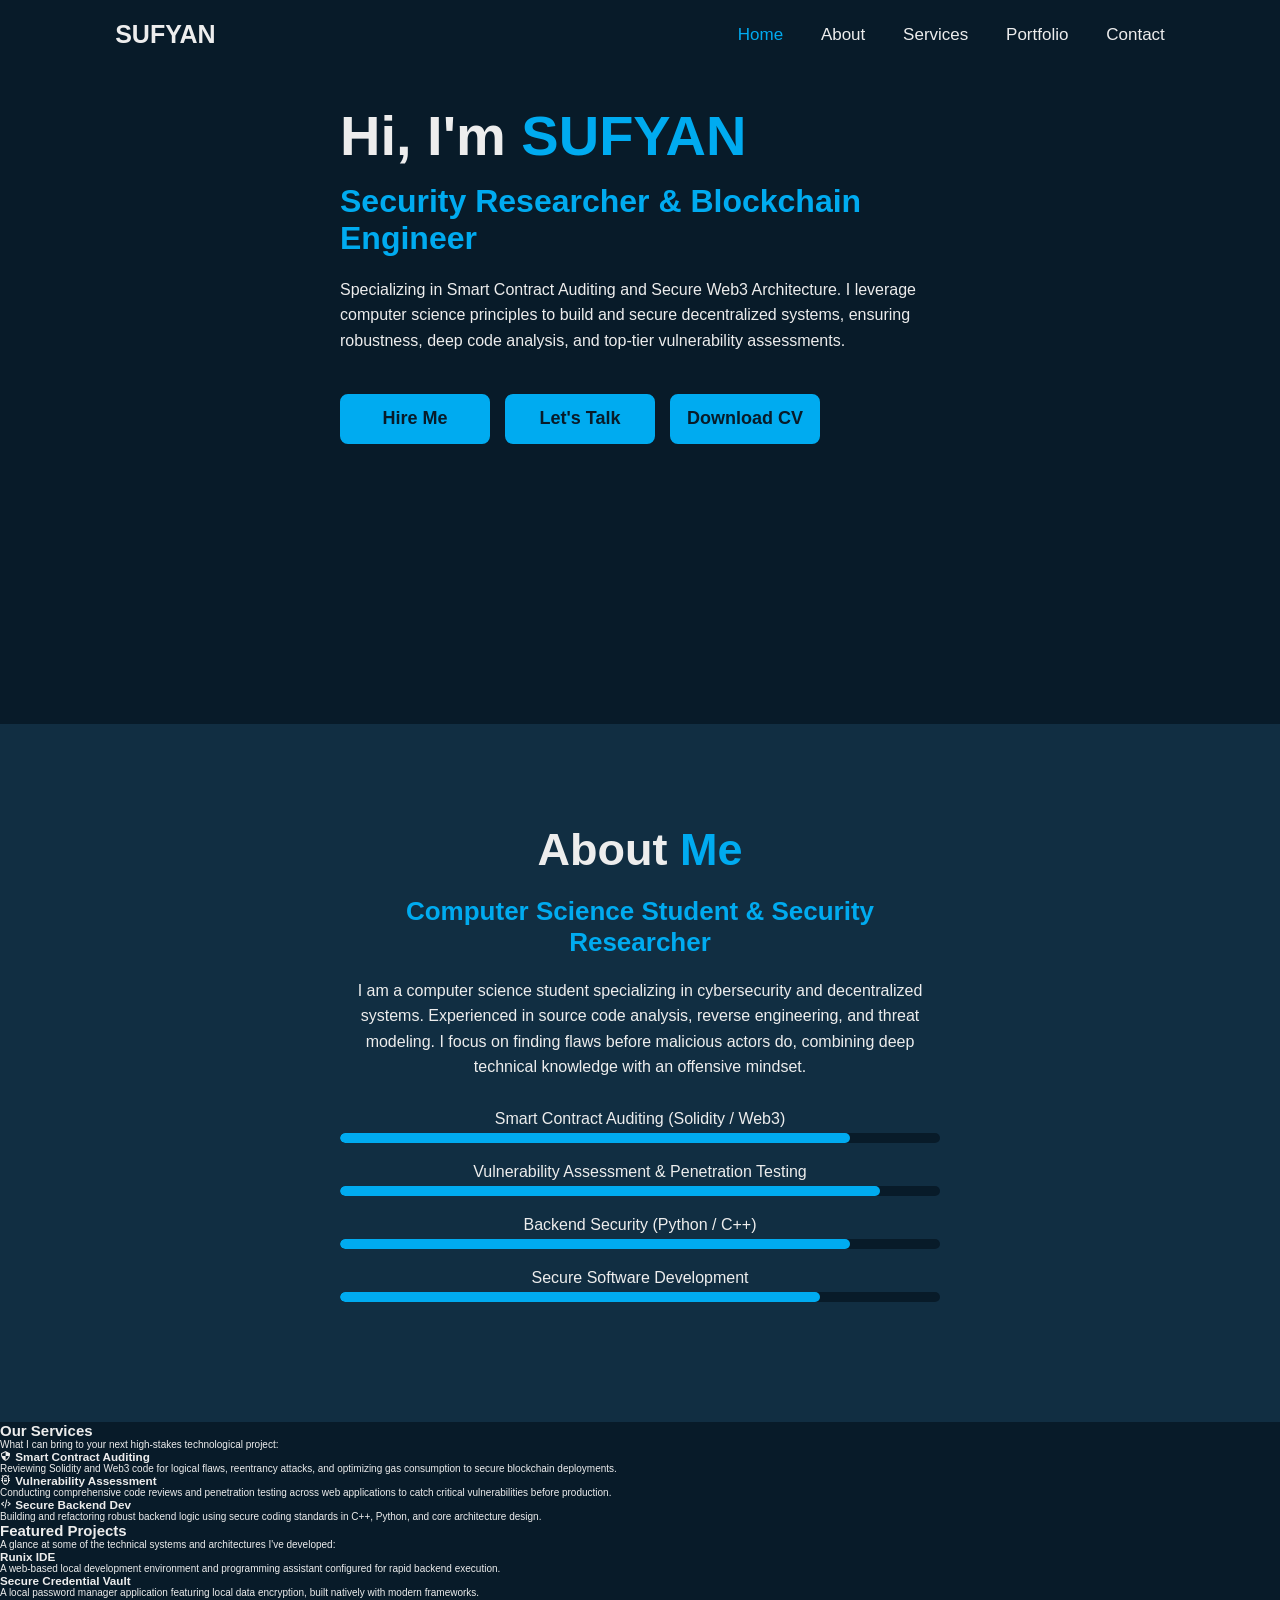
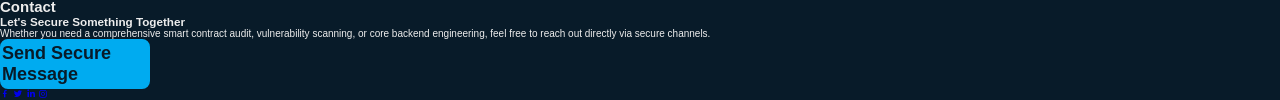
==== index.html @ 747486c2 "Update HTML content and structure for branding" ====
<!DOCTYPE html>
<html lang="en">
<head>
    <meta charset="UTF-8">
    <meta name="viewport" content="width=device-width, initial-scale=1.0">
    <title>SUFYAN Developer</title>
    <link rel="stylesheet" href="style1.css">
    <link href='https://unpkg.com/boxicons@2.1.4/css/boxicons.min.css' rel='stylesheet'>
</head>
<body>
    <header class="header">
        <a href="#" class="logo">SUFYAN</a>
        <nav class="navbar">
            <a href="#home" class="active">Home</a>
            <a href="#about">About</a>
            <a href="#services">Services</a>
            <a href="#portfolio">Portfolio</a>
            <a href="#contact">Contact</a>
        </nav>
    </header>
         
    <!-- Home Section -->
    <section class="home" id="home">
        <div class="home-content">
            <h1>Hi, I'm <span>SUFYAN</span></h1>
            <h3>Security Researcher & Blockchain Engineer</h3>
            <p>Specializing in Smart Contract Auditing and Secure Web3 Architecture. I leverage computer science principles to build and secure decentralized systems, ensuring robustness, deep code analysis, and top-tier vulnerability assessments.</p>
            
            <div class="btn-box">
                <a href="#contact" class="btn">Hire Me</a>
                <a href="mailto:sfean@example.com?subject=Let's Talk" class="btn">Let's Talk</a>
                <a href="Sufyan_AlQaisi_CV.pdf" download="Sufyan_AlQaisi_CV.pdf" class="btn">Download CV</a>
            </div>
        </div>
    </section>

    <!-- About Section -->
    <section class="about" id="about">
        <div class="about-content">
            <h2 class="heading">About <span>Me</span></h2>
            <h3>Computer Science Student & Security Researcher</h3>
            <p>I am a computer science student specializing in cybersecurity and decentralized systems. Experienced in source code analysis, reverse engineering, and threat modeling. I focus on finding flaws before malicious actors do, combining deep technical knowledge with an offensive mindset.</p>
            
            <div class="skills">
                <div class="skill-item">
                    <span>Smart Contract Auditing (Solidity / Web3)</span>
                    <div class="progress-bar"><div class="progress" style="width: 85%"></div></div>
                </div>
                <div class="skill-item">
                    <span>Vulnerability Assessment & Penetration Testing</span>
                    <div class="progress-bar"><div class="progress" style="width: 90%"></div></div>
                </div>
                <div class="skill-item">
                    <span>Backend Security (Python / C++)</span>
                    <div class="progress-bar"><div class="progress" style="width: 85%"></div></div>
                </div>
                <div class="skill-item">
                    <span>Secure Software Development</span>
                    <div class="progress-bar"><div class="progress" style="width: 80%"></div></div>
                </div>
            </div>
        </div>
    </section>

    <!-- Services Section (Clean & Separated) -->
    <section class="services-section" id="services">
        <div class="global-container">
            <h2 class="heading">Our <span>Services</span></h2>
            <p class="section-desc">What I can bring to your next high-stakes technological project:</p>
            
            <div class="dynamic-grid">
                <div class="custom-card card-border">
                    <h3><i class='bx bx-shield-quarter'></i> Smart Contract Auditing</h3>
                    <p>Reviewing Solidity and Web3 code for logical flaws, reentrancy attacks, and optimizing gas consumption to secure blockchain deployments.</p>
                </div>
                <div class="custom-card card-border">
                    <h3><i class='bx bx-bug-alt'></i> Vulnerability Assessment</h3>
                    <p>Conducting comprehensive code reviews and penetration testing across web applications to catch critical vulnerabilities before production.</p>
                </div>
                <div class="custom-card card-border">
                    <h3><i class='bx bx-code-alt'></i> Secure Backend Dev</h3>
                    <p>Building and refactoring robust backend logic using secure coding standards in C++, Python, and core architecture design.</p>
                </div>
            </div>
        </div>
    </section>

    <!-- Portfolio Section (Clean & Separated) -->
    <section class="portfolio-section" id="portfolio">
        <div class="global-container">
            <h2 class="heading">Featured <span>Projects</span></h2>
            <p class="section-desc">A glance at some of the technical systems and architectures I've developed:</p>
            
            <div class="dynamic-grid-portfolio">
                <div class="custom-card">
                    <h3>Runix IDE</h3>
                    <p>A web-based local development environment and programming assistant configured for rapid backend execution.</p>
                </div>
                <div class="custom-card">
                    <h3>Secure Credential Vault</h3>
                    <p>A local password manager application featuring local data encryption, built natively with modern frameworks.</p>
                </div>
            </div>
        </div>
    </section>


    <section class="contact-section" id="contact">
        <div class="footer-container">
            <h2 class="massive-heading">Contact</h2>
            <h3>Let's Secure Something Together</h3>
            <p class="contact-text">Whether you need a comprehensive smart contract audit, vulnerability scanning, or core backend engineering, feel free to reach out directly via secure channels.</p>
            
            <div class="btn-center-box">
                <a href="mailto:sfean@example.com?subject=Security Consulting Request" class="btn btn-fixed-width">Send Secure Message</a>
            </div>

            <div class="bottom-social-icons">
                <a href="https://facebook.com/sfean" target="_blank"><i class='bx bxl-facebook'></i></a>
                <a href="https://x.com/AlqysySfya28858" target="_blank"><i class='bx bxl-twitter'></i></a>
                <a href="https://www.linkedin.com/in/%D8%B3%D9%81%D9%8A%D8%A7%D9%86-%D8%A7%D9%84%D9%82%D9%8A%D8%B3%D9%8A-4b5767228" target="_blank"><i class='bx bxl-linkedin'></i></a>
                <a href="https://www.instagram.com/s24iq" target="_blank"><i class='bx bxl-instagram'></i></a>
            </div>
        </div>
    </section>

    <script src="script.js"></script>
</body>
</html>
---- style1.css ----
/* Global Styles */
:root {
    --bg-color: #081b29;
    --second-bg-color: #112e42;
    --text-color: #ededed;
    --main-color: #00abf0;
}

* {
    margin: 0;
    padding: 0;
    box-sizing: border-box;
    font-family: 'Poppins', sans-serif;
}

html {
    font-size: 62.5%;
    overflow-x: hidden;
}

body {
    background: var(--bg-color);
    color: var(--text-color);
}

/* Header Styles */
.header {
    position: fixed;
    top: 0;
    left: 0;
    width: 100%;
    padding: 2rem 9%;
    background: var(--bg-color);
    display: flex;
    justify-content: space-between;
    align-items: center;
    z-index: 100;
}

.logo {
    font-size: 2.5rem;
    color: var(--text-color);
    font-weight: 600;
    text-decoration: none;
}

.navbar a {
    font-size: 1.7rem;
    color: var(--text-color);
    font-weight: 500;
    margin-left: 3.5rem;
    text-decoration: none;
    transition: .3s;
}

.navbar a:hover,
.navbar a.active {
    color: var(--main-color);
}

/* Home Section */
.home {
    display: flex;
    align-items: center;
    padding: 10rem 9% 23rem;
    justify-content: center;
    gap: 10rem;
    background: var(--bg-color);
    position: relative;
}

.home-content {
    max-width: 60rem;
}

.home-content h1 {
    font-size: 5.6rem;
    font-weight: 700;
    line-height: 1.3;
    margin-bottom: 1rem;
}

.home-content h1 span {
    color: var(--main-color);
}

.home-content h3 {
    font-size: 3.2rem;
    font-weight: 700;
    color: var(--main-color);
    margin-bottom: 1.5rem;
}

.home-content p {
    font-size: 1.6rem;
    margin: 2rem 0 4rem;
    line-height: 1.6;
}

.btn-box {
    display: flex;
    gap: 1.5rem;
    margin-bottom: 5rem;
}

.btn {
    position: relative;
    display: inline-flex;
    justify-content: center;
    align-items: center;
    width: 15rem;
    height: 5rem;
    background: var(--main-color);
    border: 0.2rem solid var(--main-color);
    border-radius: 0.8rem;
    font-size: 1.8rem;
    font-weight: 600;
    color: var(--bg-color);
    text-decoration: none;
    z-index: 1;
    overflow: hidden;
    transition: .5s;
}

.btn:hover {
    color: var(--main-color);
}

.btn::before {
    content: '';
    position: absolute;
    top: 0;
    left: 0;
    width: 0;
    height: 100%;
    background: var(--bg-color);
    z-index: -1;
    transition: .5s;
}

.btn:hover::before {
    width: 100%;
}

.home-img {
    width: 35rem;
    height: 35rem;
    border-radius: 50%;
    border: 0.5rem solid var(--main-color);
    overflow: hidden;
    box-shadow: 0 0 3rem var(--main-color);
}

.home-img img {
    width: 100%;
    height: 100%;
    object-fit: cover;
}

.home-sci {
    position: absolute;
    bottom: 4rem;
    width: 100%;
    display: flex;
    justify-content: center;
    gap: 2rem;
}

.home-sci a {
    display: inline-flex;
    justify-content: center;
    align-items: center;
    width: 4rem;
    height: 4rem;
    background: transparent;
    border: 0.2rem solid var(--main-color);
    border-radius: 50%;
    font-size: 2rem;
    color: var(--main-color);
    text-decoration: none;
    transition: .5s;
}

.home-sci a:hover {
    background: var(--main-color);
    color: var(--bg-color);
    box-shadow: 0 0 1rem var(--main-color);
}

/* About Section */
.about {
    display: flex;
    justify-content: center;
    align-items: center;
    text-align: center;
    gap: 10rem;
    padding: 10rem 9%;
    background: var(--second-bg-color);
}

.about-img {
    width: 35rem;
    height: 35rem;
    border-radius: 50%;
    overflow: hidden;
}

.about-img img {
    width: 100%;
    height: 100%;
    object-fit: cover;
}

.about-content {
    max-width: 60rem;
}

.about-content h2 {
    font-size: 4.5rem;
    margin-bottom: 2rem;
}

.about-content h2 span {
    color: var(--main-color);
}

.about-content h3 {
    font-size: 2.6rem;
    color: var(--main-color);
    margin-bottom: 2rem;
}

.about-content p {
    font-size: 1.6rem;
    margin-bottom: 3rem;
    line-height: 1.6;
}

.skills {
    margin-top: 3rem;
}

.skill-item {
    margin-bottom: 2rem;
}
.skill-item span {
    display: block;
    font-size: 1.6rem;
    margin-bottom: 0.5rem;
}

.progress-bar {
    width: 100%;
    height: 1rem;
    background: var(--bg-color);
    border-radius: 0.5rem;
    overflow: hidden;
}

.progress {
    height: 100%;
    background: var(--main-color);
    border-radius: 0.5rem;
}

/* Responsive Design */
@media (max-width: 1200px) {
    html {
        font-size: 55%;
    }
}

@media (max-width: 991px) {
    .header {
        padding: 2rem 4%;
    }
    
    .home,
    .about {
        padding: 10rem 4% 15rem;
    }
}

@media (max-width: 768px) {
    .home,
    .about {
        flex-direction: column;
        text-align: center;
        gap: 5rem;
    }
    
    .home-content,
    .about-content {
        max-width: 100%;
    }
    
    .home-img,
    .about-img {
        width: 25rem;
        height: 25rem;
    }
    
    .btn-box {
        justify-content: center;
    }
}

@media (max-width: 480px) {
    html {
        font-size: 50%;
    }
    
    .home-content h1 {
        font-size: 4rem;
    }
    
    .home-content h3,
    .about-content h2 {
        font-size: 2.5rem;
    }
    
    .btn-box {
        flex-direction: column;
        align-items: center;
    }
    
    .btn {
        width: 100%;
    }
}
/* الأكواد الجديدة الخاصة بالأقسام والكونتاكت المفصول */
.services, .portfolio, .contact {
    padding: 10rem 9%;
    display: flex;
    justify-content: center;
    align-items: center;
}

.services {
    background: var(--bg-color);
}

.portfolio {
    background: var(--second-bg-color);
}

.contact {
    background: var(--bg-color);
    padding: 10rem 9% 6rem;
}

.section-container, .contact-container {
    max-width: 100rem;
    text-align: center;
    width: 100%;
}

.contact-container {
    max-width: 80rem;
}

.section-subtitle {
    font-size: 1.6rem;
    margin-bottom: 5rem;
    line-height: 1.6;
}

.services-grid, .portfolio-grid {
    display: grid;
    grid-template-columns: repeat(auto-fit, minmax(28rem, 1fr));
    gap: 3rem;
    text-align: left;
}

.service-card {
    background: var(--second-bg-color);
    padding: 3rem;
    border-radius: 1rem;
    border: 0.2rem solid var(--main-color);
}

.service-card h3 {
    color: var(--main-color);
    font-size: 2.2rem;
    margin-bottom: 1.5rem;
}

.service-card p, .portfolio-card p {
    font-size: 1.5rem;
    line-height: 1.6;
}

.portfolio-card {
    background: var(--bg-color);
    padding: 3rem;
    border-radius: 1rem;
}

.portfolio-card h3 {
    color: var(--main-color);
    font-size: 2.2rem;
    margin-bottom: 1.5rem;
}

.contact-heading {
    font-size: 5.5rem;
    margin-bottom: 2rem;
    color: var(--text-color);
    font-weight: 700;
}

.contact-container h3 {
    font-size: 2.6rem;
    color: var(--main-color);
    margin-bottom: 2rem;
}

.contact-container p {
    font-size: 1.6rem;
    margin-bottom: 4rem;
    line-height: 1.6;
}

.btn-box-center {
    display: flex;
    justify-content: center;
    margin-bottom: 5rem;
}

.btn-wide {
    width: 25rem !important;
}

.contact-sci {
    display: flex;
    justify-content: center;
    gap: 2rem;
    margin-top: 3rem;
}

.contact-sci a {
    display: inline-flex;
    justify-content: center;
    align-items: center;
    width: 4rem;
    height: 4rem;
    background: transparent;
    border: 0.2rem solid var(--main-color);
    border-radius: 50%;
    font-size: 2rem;
    color: var(--main-color);
    text-decoration: none;
    transition: .5s;
}

.contact-sci a:hover {
    background: var(--main-color);
    color: var(--bg-color);
    box-shadow: 0 0 1rem var(--main-color);
}
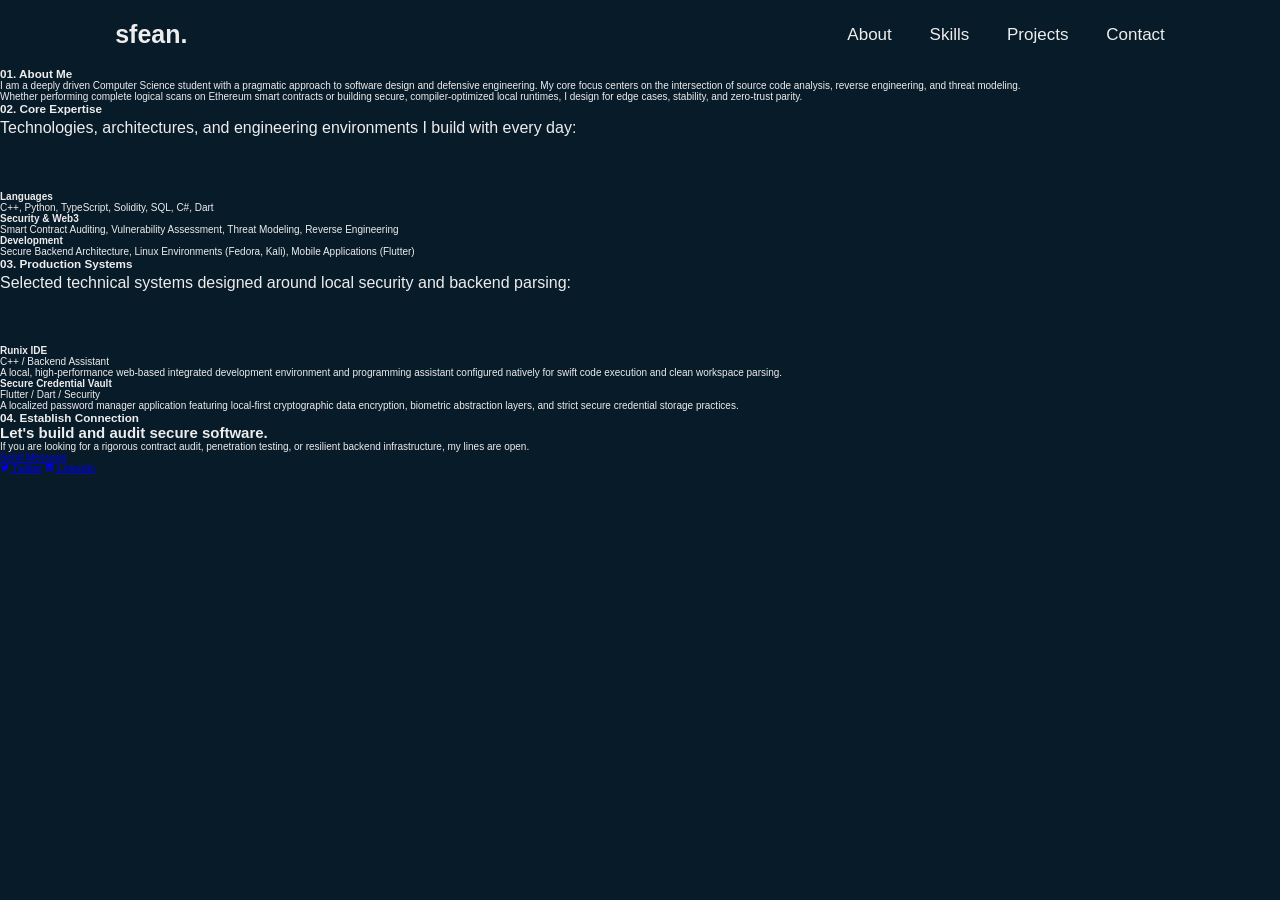
==== commit 59127bff: "Revamp index.html with new content and structure Updated the title and content structure of the inde" ====
--- a/index.html
+++ b/index.html
@@ -3,127 +3,113 @@
 <head>
     <meta charset="UTF-8">
     <meta name="viewport" content="width=device-width, initial-scale=1.0">
-    <title>SUFYAN Developer</title>
+    <title>Sufyan Al-Qaisi | Security Researcher & Engineer</title>
     <link rel="stylesheet" href="style1.css">
+    <!-- استدعاء خط احترافي وهادئ ومطلوب عالمياً في المواقع النظيفة -->
+    <link href="https://fonts.googleapis.com/css2?family=JetBrains+Mono:wght@300;400;500;700&display=swap" rel="stylesheet">
     <link href='https://unpkg.com/boxicons@2.1.4/css/boxicons.min.css' rel='stylesheet'>
 </head>
 <body>
+
+    <!-- Navbar الهادئ والنظيف -->
     <header class="header">
-        <a href="#" class="logo">SUFYAN</a>
+        <a href="#" class="logo">sfean<span>.</span></a>
         <nav class="navbar">
-            <a href="#home" class="active">Home</a>
             <a href="#about">About</a>
-            <a href="#services">Services</a>
-            <a href="#portfolio">Portfolio</a>
-            <a href="#contact">Contact</a>
+            <a href="#skills">Skills</a>
+            <a href="#projects">Projects</a>
+            <a href="#contact" class="nav-btn">Contact</a>
         </nav>
     </header>
          
-    <!-- Home Section -->
-    <section class="home" id="home">
-        <div class="home-content">
-            <h1>Hi, I'm <span>SUFYAN</span></h1>
-            <h3>Security Researcher & Blockchain Engineer</h3>
-            <p>Specializing in Smart Contract Auditing and Secure Web3 Architecture. I leverage computer science principles to build and secure decentralized systems, ensuring robustness, deep code analysis, and top-tier vulnerability assessments.</p>
+    <!-- Hero / Intro Section -->
+    <section class="hero-section" id="home">
+        <div class="hero-container">
+            <p class="terminal-prefix">// Security Researcher & Software Engineer</p>
+            <h1>Sufyan Al-Qaisi</h1>
+            <h2>Building and securing next-gen decentralized architecture.</h2>
+            <p class="hero-bio">Computer Science student focused on Smart Contract Auditing, Offensive Security, and Robust Backend Systems. Turning complex logical constraints into clean, uncompromised execution.</p>
             
-            <div class="btn-box">
-                <a href="#contact" class="btn">Hire Me</a>
-                <a href="mailto:sfean@example.com?subject=Let's Talk" class="btn">Let's Talk</a>
-                <a href="Sufyan_AlQaisi_CV.pdf" download="Sufyan_AlQaisi_CV.pdf" class="btn">Download CV</a>
+            <div class="action-box">
+                <a href="#projects" class="primary-btn">View Projects</a>
+                <a href="Sufyan_AlQaisi_CV.pdf" download class="secondary-btn"><i class='bx bx-download'></i> CV</a>
             </div>
         </div>
     </section>
 
-    <!-- About Section -->
-    <section class="about" id="about">
-        <div class="about-content">
-            <h2 class="heading">About <span>Me</span></h2>
-            <h3>Computer Science Student & Security Researcher</h3>
-            <p>I am a computer science student specializing in cybersecurity and decentralized systems. Experienced in source code analysis, reverse engineering, and threat modeling. I focus on finding flaws before malicious actors do, combining deep technical knowledge with an offensive mindset.</p>
+    <!-- Detailed About Section -->
+    <section class="main-section" id="about">
+        <div class="content-wrapper">
+            <h3 class="section-title">01. About Me</h3>
+            <p class="text-block">I am a deeply driven Computer Science student with a pragmatic approach to software design and defensive engineering. My core focus centers on the intersection of source code analysis, reverse engineering, and threat modeling.</p>
+            <p class="text-block">Whether performing complete logical scans on Ethereum smart contracts or building secure, compiler-optimized local runtimes, I design for edge cases, stability, and zero-trust parity.</p>
+        </div>
+    </section>
+
+    <!-- Clean Tech Stack & Core Domains -->
+    <section class="main-section alternate-bg" id="skills">
+        <div class="content-wrapper">
+            <h3 class="section-title">02. Core Expertise</h3>
+            <p class="section-desc">Technologies, architectures, and engineering environments I build with every day:</p>
             
-            <div class="skills">
-                <div class="skill-item">
-                    <span>Smart Contract Auditing (Solidity / Web3)</span>
-                    <div class="progress-bar"><div class="progress" style="width: 85%"></div></div>
+            <div class="skills-showcase">
+                <div class="skill-category">
+                    <h4>Languages</h4>
+                    <p>C++, Python, TypeScript, Solidity, SQL, C#, Dart</p>
                 </div>
-                <div class="skill-item">
-                    <span>Vulnerability Assessment & Penetration Testing</span>
-                    <div class="progress-bar"><div class="progress" style="width: 90%"></div></div>
+                <div class="skill-category">
+                    <h4>Security & Web3</h4>
+                    <p>Smart Contract Auditing, Vulnerability Assessment, Threat Modeling, Reverse Engineering</p>
                 </div>
-                <div class="skill-item">
-                    <span>Backend Security (Python / C++)</span>
-                    <div class="progress-bar"><div class="progress" style="width: 85%"></div></div>
-                </div>
-                <div class="skill-item">
-                    <span>Secure Software Development</span>
-                    <div class="progress-bar"><div class="progress" style="width: 80%"></div></div>
+                <div class="skill-category">
+                    <h4>Development</h4>
+                    <p>Secure Backend Architecture, Linux Environments (Fedora, Kali), Mobile Applications (Flutter)</p>
                 </div>
             </div>
         </div>
     </section>
 
-    <!-- Services Section (Clean & Separated) -->
-    <section class="services-section" id="services">
-        <div class="global-container">
-            <h2 class="heading">Our <span>Services</span></h2>
-            <p class="section-desc">What I can bring to your next high-stakes technological project:</p>
+    <!-- Engineering Projects Showcase -->
+    <section class="main-section" id="projects">
+        <div class="content-wrapper">
+            <h3 class="section-title">03. Production Systems</h3>
+            <p class="section-desc">Selected technical systems designed around local security and backend parsing:</p>
             
-            <div class="dynamic-grid">
-                <div class="custom-card card-border">
-                    <h3><i class='bx bx-shield-quarter'></i> Smart Contract Auditing</h3>
-                    <p>Reviewing Solidity and Web3 code for logical flaws, reentrancy attacks, and optimizing gas consumption to secure blockchain deployments.</p>
+            <div class="project-list">
+                <div class="project-item">
+                    <div class="project-header">
+                        <h4>Runix IDE</h4>
+                        <span class="project-tech">C++ / Backend Assistant</span>
+                    </div>
+                    <p class="project-details">A local, high-performance web-based integrated development environment and programming assistant configured natively for swift code execution and clean workspace parsing.</p>
                 </div>
-                <div class="custom-card card-border">
-                    <h3><i class='bx bx-bug-alt'></i> Vulnerability Assessment</h3>
-                    <p>Conducting comprehensive code reviews and penetration testing across web applications to catch critical vulnerabilities before production.</p>
-                </div>
-                <div class="custom-card card-border">
-                    <h3><i class='bx bx-code-alt'></i> Secure Backend Dev</h3>
-                    <p>Building and refactoring robust backend logic using secure coding standards in C++, Python, and core architecture design.</p>
+
+                <div class="project-item">
+                    <div class="project-header">
+                        <h4>Secure Credential Vault</h4>
+                        <span class="project-tech">Flutter / Dart / Security</span>
+                    </div>
+                    <p class="project-details">A localized password manager application featuring local-first cryptographic data encryption, biometric abstraction layers, and strict secure credential storage practices.</p>
                 </div>
             </div>
         </div>
     </section>
 
-    <!-- Portfolio Section (Clean & Separated) -->
-    <section class="portfolio-section" id="portfolio">
-        <div class="global-container">
-            <h2 class="heading">Featured <span>Projects</span></h2>
-            <p class="section-desc">A glance at some of the technical systems and architectures I've developed:</p>
+    <!-- Contact & Handshake Section -->
+    <section class="main-section alternate-bg" id="contact">
+        <div class="content-wrapper centralize">
+            <h3 class="section-title center-title">04. Establish Connection</h3>
+            <h2>Let's build and audit secure software.</h2>
+            <p class="contact-pitch">If you are looking for a rigorous contract audit, penetration testing, or resilient backend infrastructure, my lines are open.</p>
             
-            <div class="dynamic-grid-portfolio">
-                <div class="custom-card">
-                    <h3>Runix IDE</h3>
-                    <p>A web-based local development environment and programming assistant configured for rapid backend execution.</p>
-                </div>
-                <div class="custom-card">
-                    <h3>Secure Credential Vault</h3>
-                    <p>A local password manager application featuring local data encryption, built natively with modern frameworks.</p>
-                </div>
+            <a href="mailto:your.email@example.com?subject=Engineering Inquiry" class="huge-btn">Send Message</a>
+
+            <div class="footer-links">
+                <a href="https://x.com/AlqysySfya28858" target="_blank"><i class='bx bxl-twitter'></i> Twitter</a>
+                <a href="https://www.linkedin.com/in/%D8%B3%D9%81%D9%8A%D8%A7%D9%86-%D8%A7%D9%84%D9%82%D9%8A%D8%B3%D9%8A-4b5767228" target="_blank"><i class='bx bxl-linkedin-square'></i> LinkedIn</a>
             </div>
         </div>
     </section>
 
-
-    <section class="contact-section" id="contact">
-        <div class="footer-container">
-            <h2 class="massive-heading">Contact</h2>
-            <h3>Let's Secure Something Together</h3>
-            <p class="contact-text">Whether you need a comprehensive smart contract audit, vulnerability scanning, or core backend engineering, feel free to reach out directly via secure channels.</p>
-            
-            <div class="btn-center-box">
-                <a href="mailto:sfean@example.com?subject=Security Consulting Request" class="btn btn-fixed-width">Send Secure Message</a>
-            </div>
-
-            <div class="bottom-social-icons">
-                <a href="https://facebook.com/sfean" target="_blank"><i class='bx bxl-facebook'></i></a>
-                <a href="https://x.com/AlqysySfya28858" target="_blank"><i class='bx bxl-twitter'></i></a>
-                <a href="https://www.linkedin.com/in/%D8%B3%D9%81%D9%8A%D8%A7%D9%86-%D8%A7%D9%84%D9%82%D9%8A%D8%B3%D9%8A-4b5767228" target="_blank"><i class='bx bxl-linkedin'></i></a>
-                <a href="https://www.instagram.com/s24iq" target="_blank"><i class='bx bxl-instagram'></i></a>
-            </div>
-        </div>
-    </section>
-
-    <script src="script.js"></script>
 </body>
 </html>
--- a/style1.css
+++ b/style1.css
@@ -458,3 +458,144 @@
     color: var(--bg-color);
     box-shadow: 0 0 1rem var(--main-color);
 }
+
+/* ==========================================================================
+   SFEAN Portfolio - Clean Separated Sections & Grid Layouts 
+   ========================================================================== */
+
+.services-section, .portfolio-section, .contact-section {
+    padding: 10rem 9%;
+    display: flex;
+    justify-content: center;
+    align-items: center;
+}
+
+.services-section {
+    background: var(--bg-color);
+}
+
+.portfolio-section {
+    background: var(--second-bg-color);
+}
+
+.contact-section {
+    background: var(--bg-color);
+    padding: 10rem 9% 6rem;
+}
+
+.global-container {
+    max-width: 100rem;
+    text-align: center;
+    width: 100%;
+}
+
+.footer-container {
+    max-width: 80rem;
+    text-align: center;
+    margin: 0 auto;
+    width: 100%;
+}
+
+.section-desc {
+    font-size: 1.6rem;
+    margin-bottom: 5rem;
+    line-height: 1.6;
+}
+
+.dynamic-grid {
+    display: grid;
+    grid-template-columns: repeat(auto-fit, minmax(28rem, 1fr));
+    gap: 3rem;
+    text-align: left;
+}
+
+.dynamic-grid-portfolio {
+    display: grid;
+    grid-template-columns: repeat(auto-fit, minmax(30rem, 1fr));
+    gap: 3rem;
+    text-align: left;
+}
+
+.custom-card {
+    background: var(--bg-color);
+    padding: 3rem;
+    border-radius: 1rem;
+    border: 0.1rem solid rgba(0, 171, 240, 0.2);
+}
+
+.card-border {
+    background: var(--second-bg-color);
+    border: 0.2rem solid var(--main-color);
+}
+
+.custom-card h3 {
+    color: var(--main-color);
+    font-size: 2.2rem;
+    margin-bottom: 1.5rem;
+}
+
+.custom-card p {
+    font-size: 1.5rem;
+    line-height: 1.6;
+    color: var(--text-color);
+}
+
+.massive-heading {
+    font-size: 5.5rem;
+    margin-bottom: 2rem;
+    color: var(--text-color);
+    font-weight: 700;
+}
+
+.contact-section h3 {
+    font-size: 2.6rem;
+    color: var(--main-color);
+    margin-bottom: 2rem;
+}
+
+.contact-text {
+    font-size: 1.6rem;
+    margin-bottom: 4rem;
+    line-height: 1.6;
+}
+
+.btn-center-box {
+    display: flex;
+    justify-content: center;
+    margin-bottom: 5rem;
+}
+
+.btn-fixed-width {
+    width: 25rem !important;
+}
+
+.bottom-social-icons {
+    position: relative;
+    bottom: 0;
+    margin-top: 3rem;
+    display: flex;
+    justify-content: center;
+    gap: 2rem;
+    width: 100%;
+}
+
+.bottom-social-icons a {
+    display: inline-flex;
+    justify-content: center;
+    align-items: center;
+    width: 4rem;
+    height: 4rem;
+    background: transparent;
+    border: 0.2rem solid var(--main-color);
+    border-radius: 50%;
+    font-size: 2rem;
+    color: var(--main-color);
+    text-decoration: none;
+    transition: .5s;
+}
+
+.bottom-social-icons a:hover {
+    background: var(--main-color);
+    color: var(--bg-color);
+    box-shadow: 0 0 1rem var(--main-color);
+}
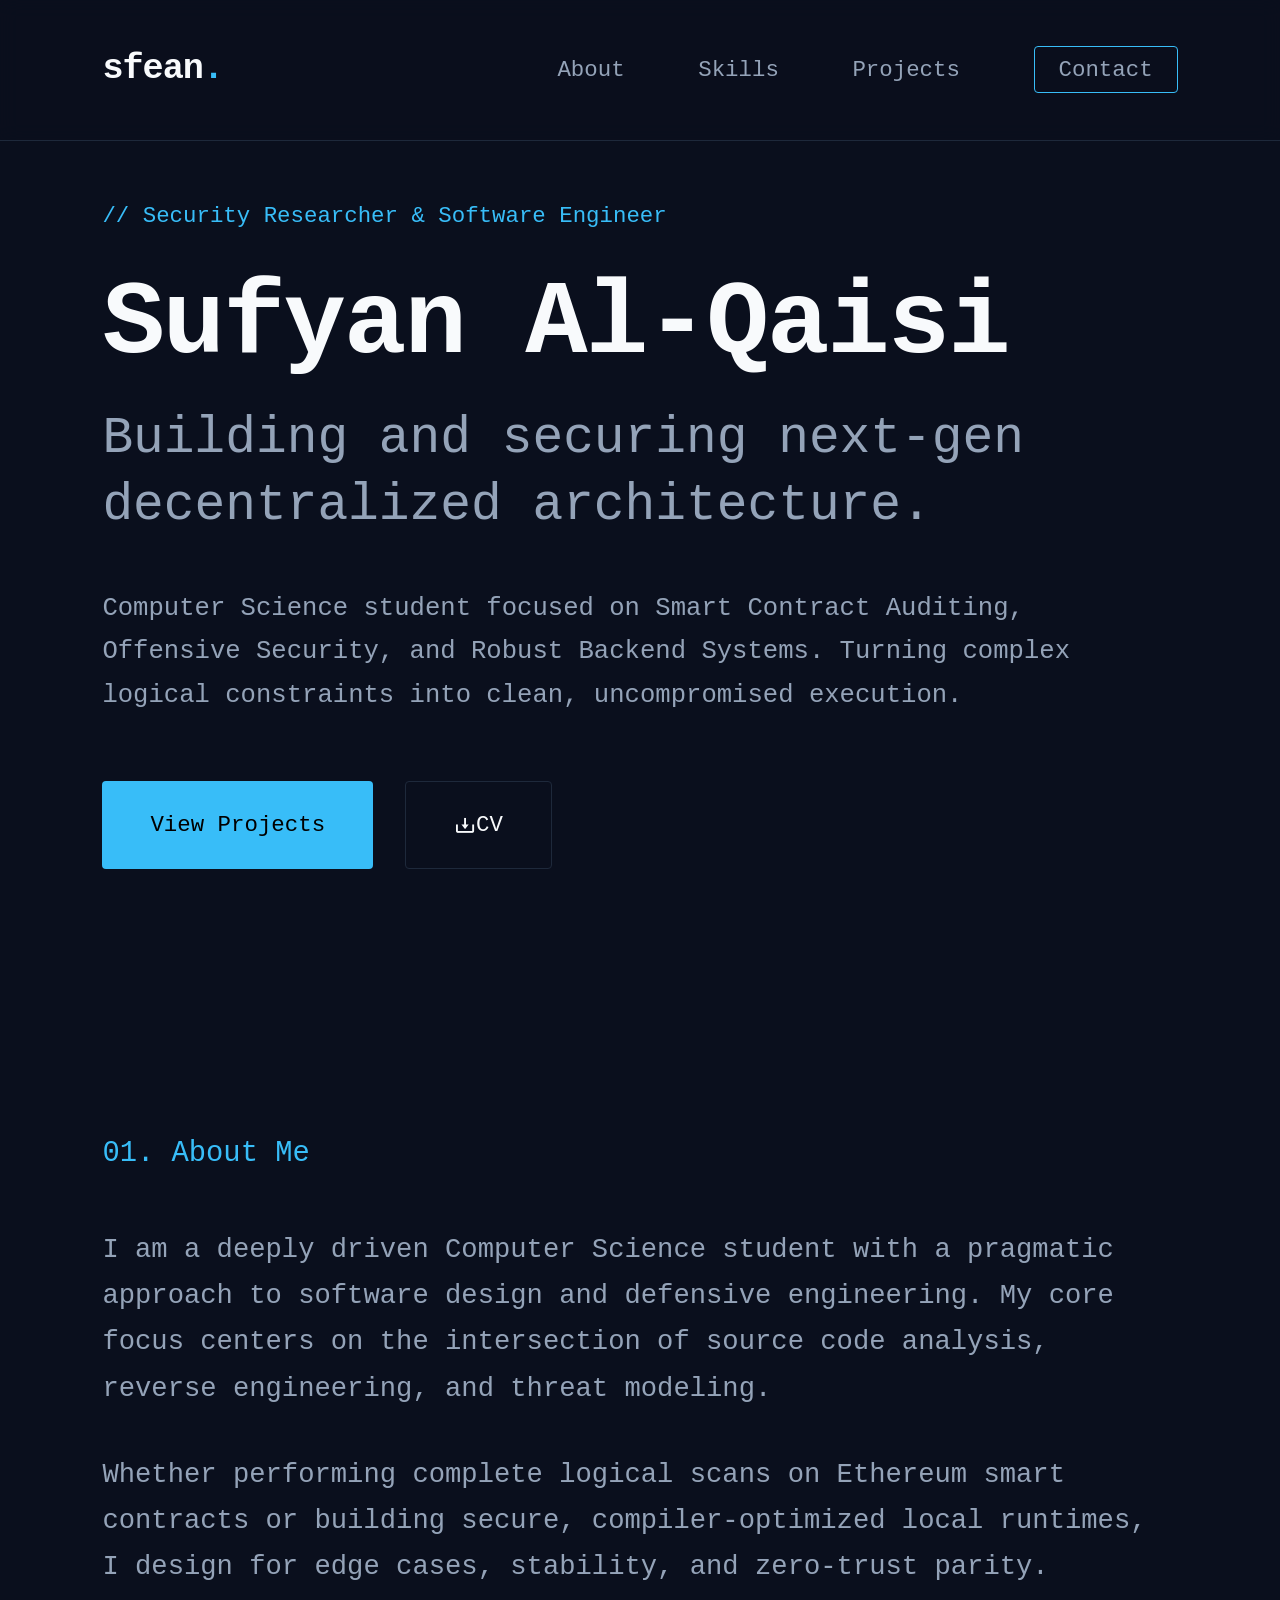
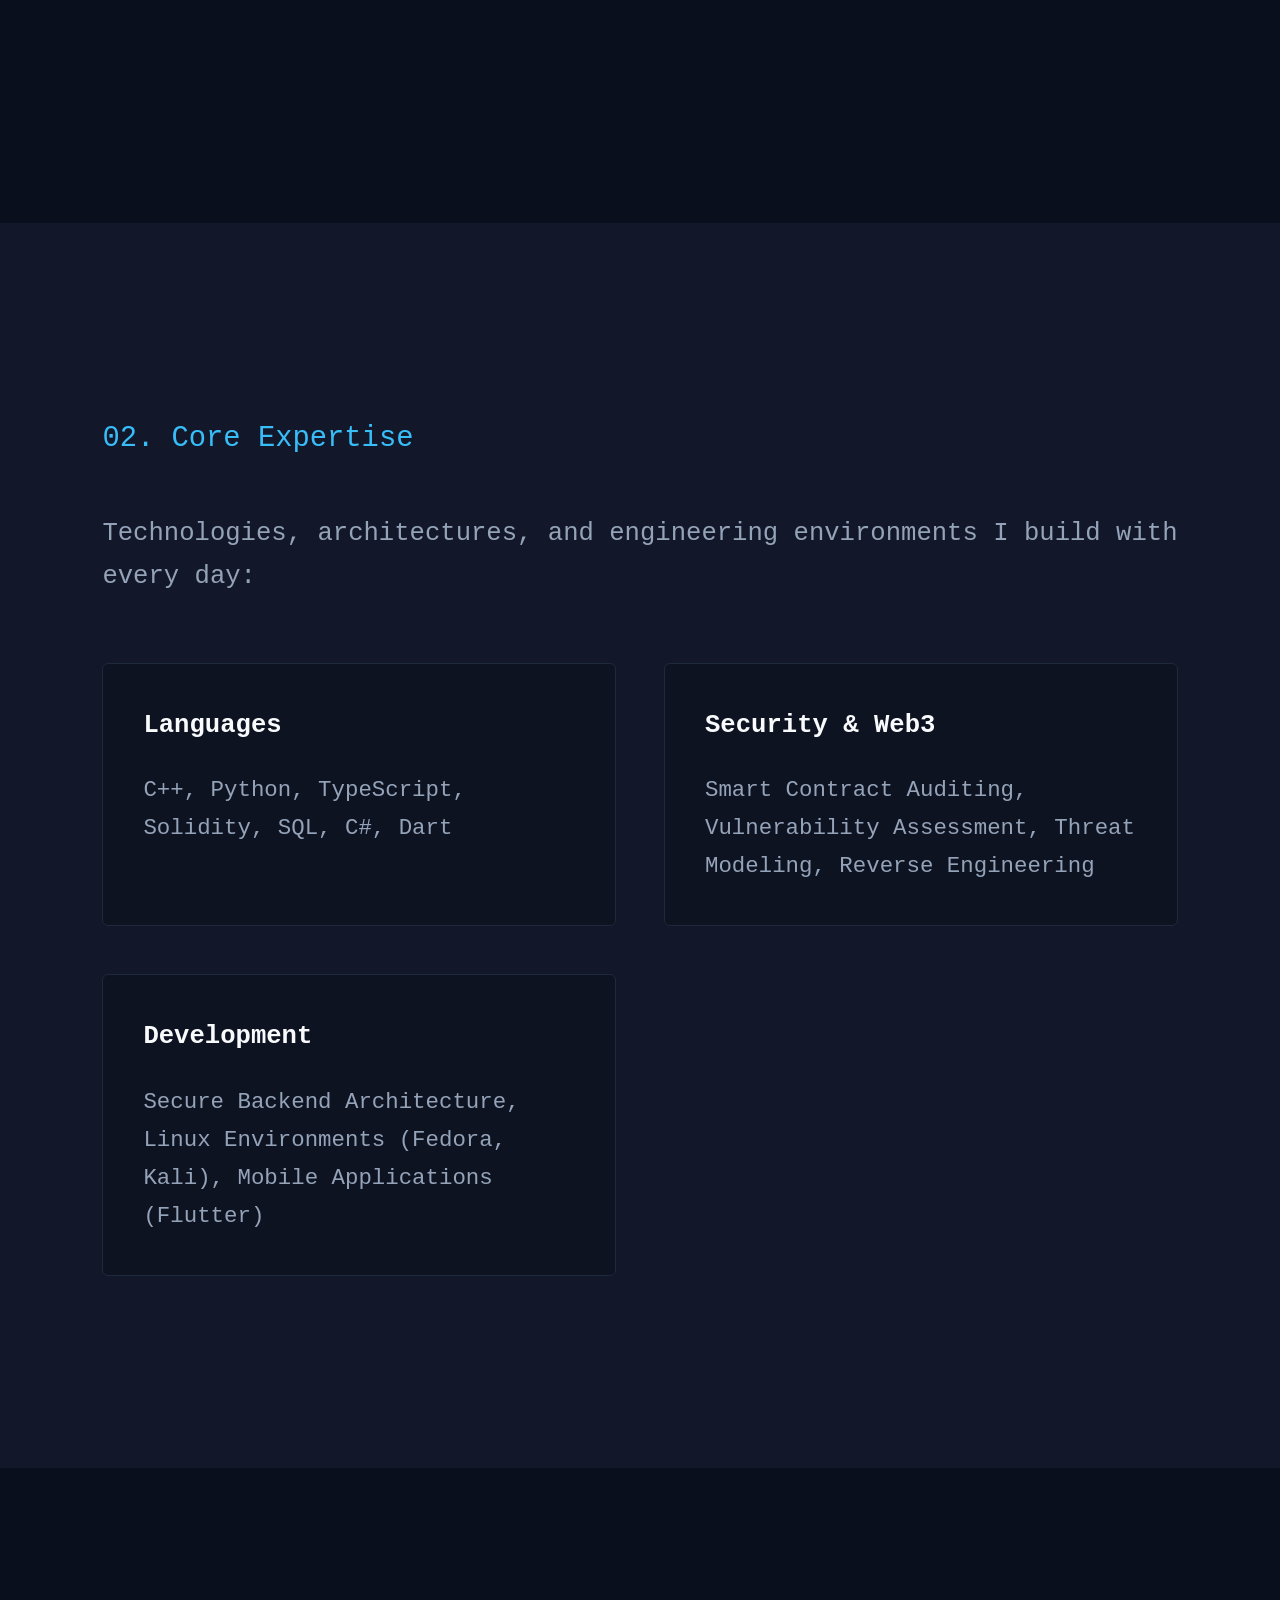
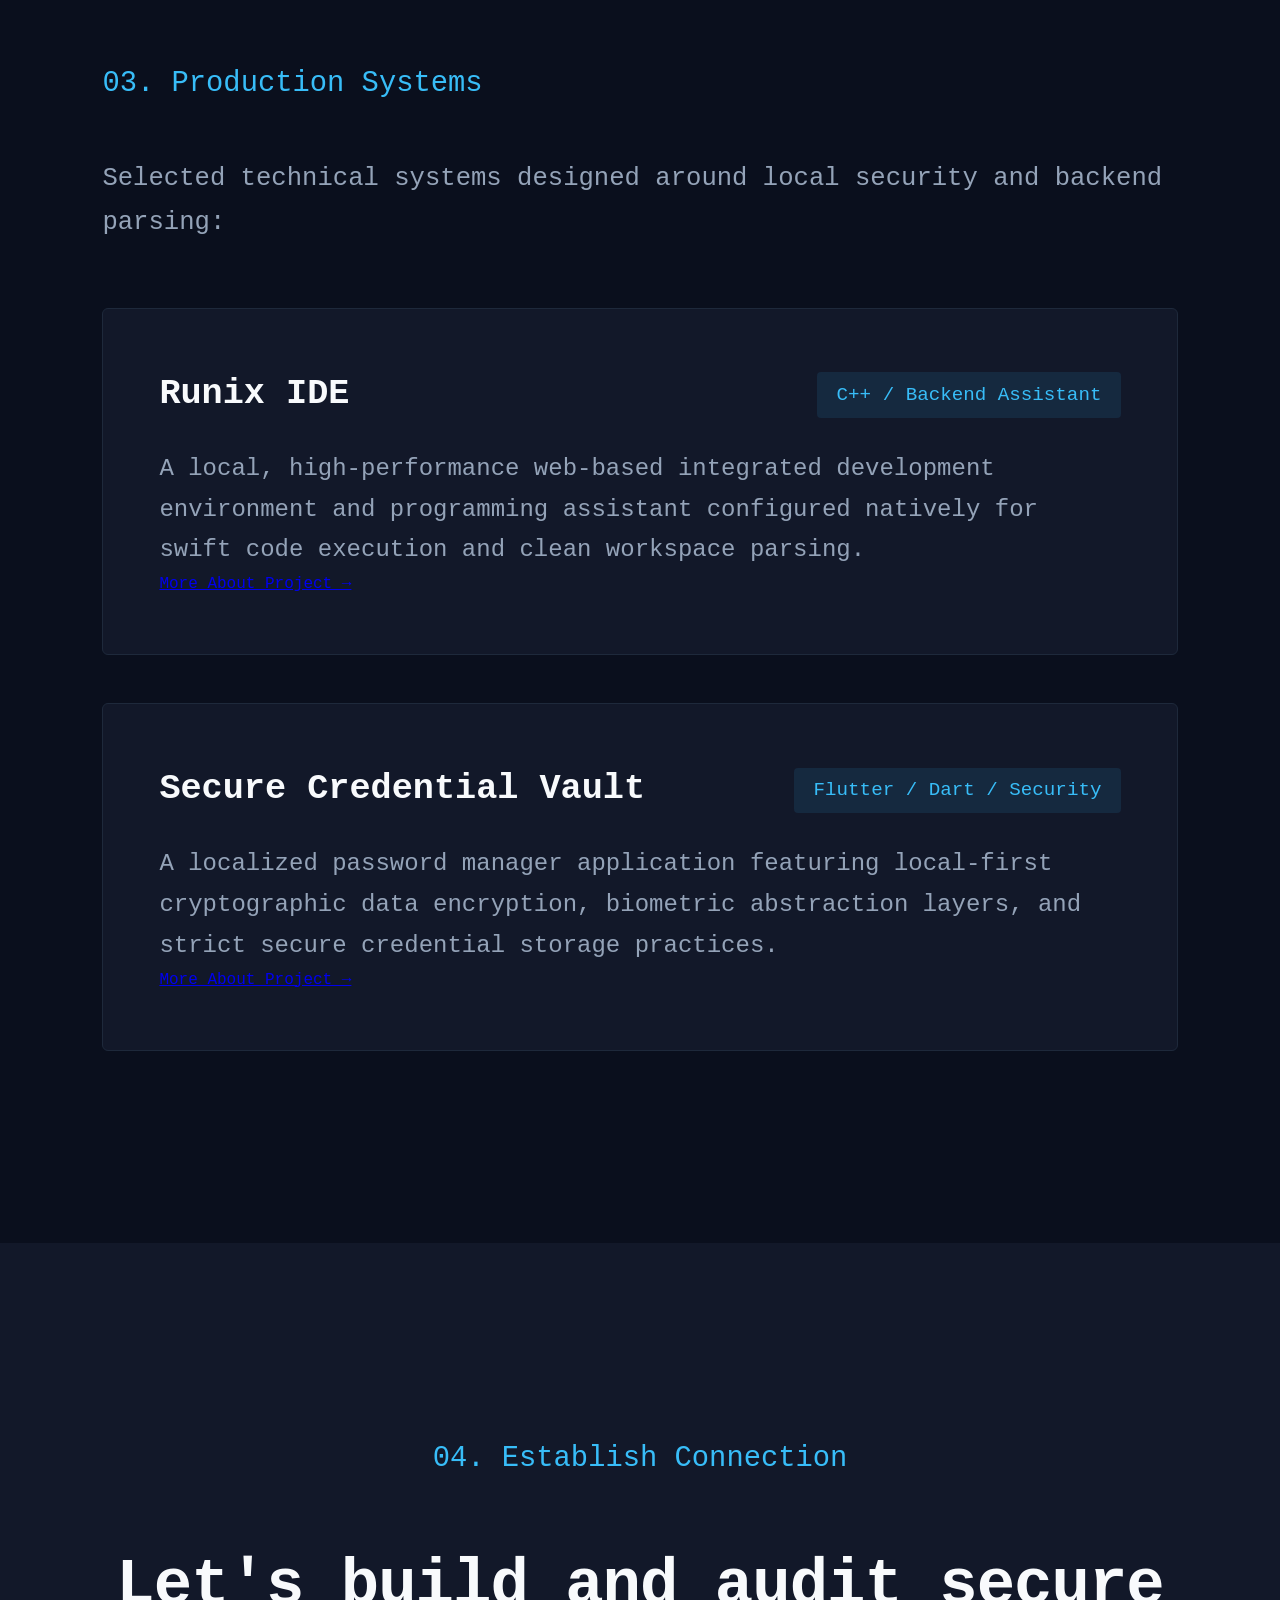
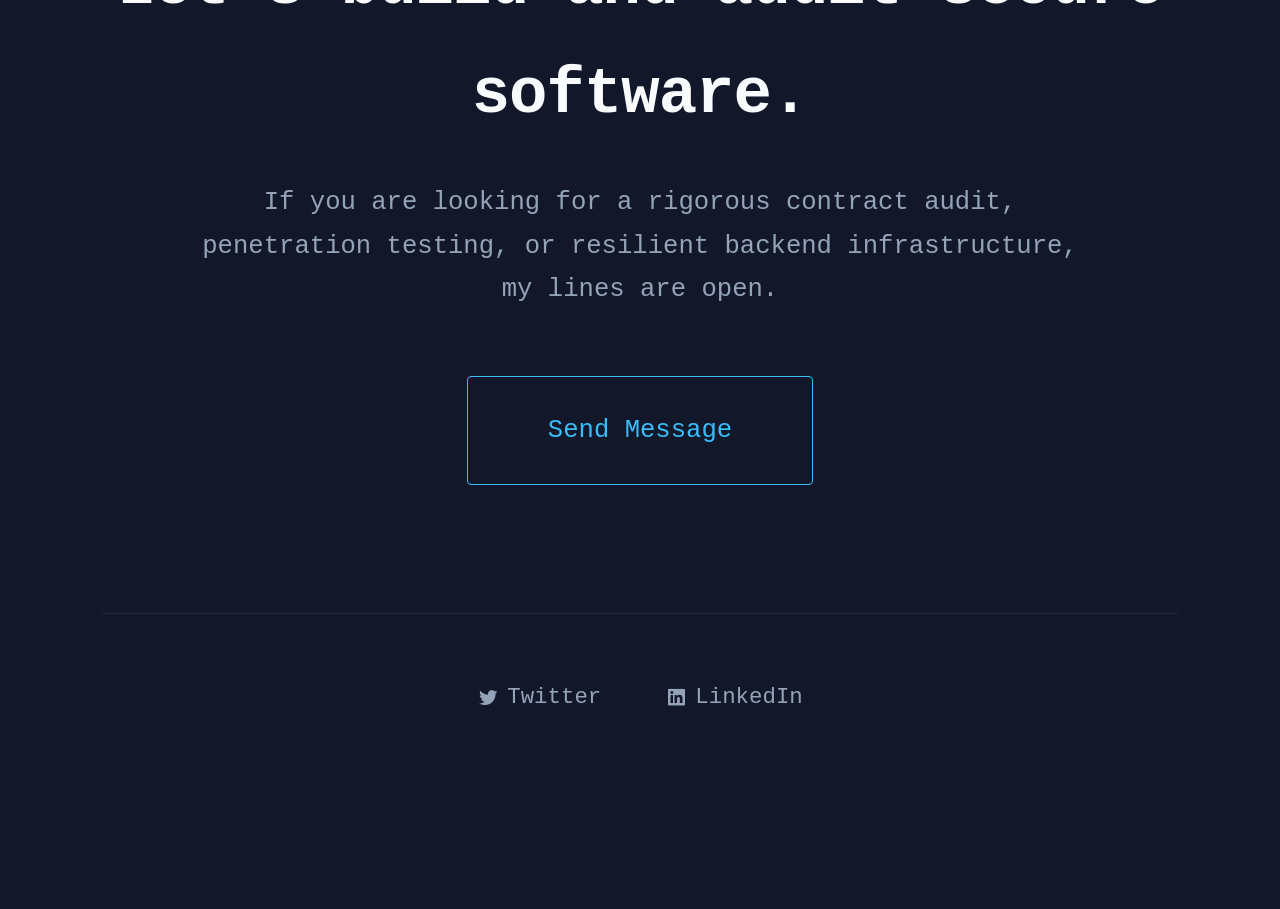
==== commit 7a22b6ed: "Update index.html" ====
--- a/index.html
+++ b/index.html
@@ -5,13 +5,11 @@
     <meta name="viewport" content="width=device-width, initial-scale=1.0">
     <title>Sufyan Al-Qaisi | Security Researcher & Engineer</title>
     <link rel="stylesheet" href="style1.css">
-    <!-- استدعاء خط احترافي وهادئ ومطلوب عالمياً في المواقع النظيفة -->
     <link href="https://fonts.googleapis.com/css2?family=JetBrains+Mono:wght@300;400;500;700&display=swap" rel="stylesheet">
     <link href='https://unpkg.com/boxicons@2.1.4/css/boxicons.min.css' rel='stylesheet'>
 </head>
 <body>
 
-    <!-- Navbar الهادئ والنظيف -->
     <header class="header">
         <a href="#" class="logo">sfean<span>.</span></a>
         <nav class="navbar">
@@ -22,7 +20,6 @@
         </nav>
     </header>
          
-    <!-- Hero / Intro Section -->
     <section class="hero-section" id="home">
         <div class="hero-container">
             <p class="terminal-prefix">// Security Researcher & Software Engineer</p>
@@ -37,7 +34,6 @@
         </div>
     </section>
 
-    <!-- Detailed About Section -->
     <section class="main-section" id="about">
         <div class="content-wrapper">
             <h3 class="section-title">01. About Me</h3>
@@ -46,7 +42,6 @@
         </div>
     </section>
 
-    <!-- Clean Tech Stack & Core Domains -->
     <section class="main-section alternate-bg" id="skills">
         <div class="content-wrapper">
             <h3 class="section-title">02. Core Expertise</h3>
@@ -69,7 +64,6 @@
         </div>
     </section>
 
-    <!-- Engineering Projects Showcase -->
     <section class="main-section" id="projects">
         <div class="content-wrapper">
             <h3 class="section-title">03. Production Systems</h3>
@@ -82,6 +76,9 @@
                         <span class="project-tech">C++ / Backend Assistant</span>
                     </div>
                     <p class="project-details">A local, high-performance web-based integrated development environment and programming assistant configured natively for swift code execution and clean workspace parsing.</p>
+                    <div class="project-action">
+                        <a href="runix.html" class="project-btn">More About Project →</a>
+                    </div>
                 </div>
 
                 <div class="project-item">
@@ -90,23 +87,25 @@
                         <span class="project-tech">Flutter / Dart / Security</span>
                     </div>
                     <p class="project-details">A localized password manager application featuring local-first cryptographic data encryption, biometric abstraction layers, and strict secure credential storage practices.</p>
+                    <div class="project-action">
+                        <a href="vault.html" class="project-btn">More About Project →</a>
+                    </div>
                 </div>
             </div>
         </div>
     </section>
 
-    <!-- Contact & Handshake Section -->
     <section class="main-section alternate-bg" id="contact">
         <div class="content-wrapper centralize">
             <h3 class="section-title center-title">04. Establish Connection</h3>
-            <h2>Let's build and audit secure software.</h2>
+            <h2 class="contact-main-heading">Let's build and audit secure software.</h2>
             <p class="contact-pitch">If you are looking for a rigorous contract audit, penetration testing, or resilient backend infrastructure, my lines are open.</p>
             
             <a href="mailto:your.email@example.com?subject=Engineering Inquiry" class="huge-btn">Send Message</a>
 
             <div class="footer-links">
                 <a href="https://x.com/AlqysySfya28858" target="_blank"><i class='bx bxl-twitter'></i> Twitter</a>
-                <a href="https://www.linkedin.com/in/%D8%B3%D9%81%D9%8A%D8%A7%D9%86-%D8%A7%D9%84%D9%82%D9%8A%D8%B3%D9%8A-4b5767228" target="_blank"><i class='bx bxl-linkedin-square'></i> LinkedIn</a>
+                <a href="https://www.linkedin.com/in/%D8%B3%D9%81%D9%8A%D8%A7%D9%86-%D8%A7%D9%8ال%D9%82%D9%8A%D8%B3%D9%8A-4b5767228" target="_blank"><i class='bx bxl-linkedin-square'></i> LinkedIn</a>
             </div>
         </div>
     </section>
--- a/style1.css
+++ b/style1.css
@@ -1,601 +1,327 @@
-/* Global Styles */
+/* ==========================================================================
+   Sufyan Al-Qaisi - Minimalist Engineering Portfolio Design
+   ========================================================================== */
+
 :root {
-    --bg-color: #081b29;
-    --second-bg-color: #112e42;
-    --text-color: #ededed;
-    --main-color: #00abf0;
+    --bg-dark: #0a0f1d;        /* أسود غامق جداً مائل لزرقة الليل */
+    --card-dark: #121829;      /* رمادي داكن هادئ للكروت */
+    --accent-blue: #38bdf8;    /* أزرق سماوي تقني وراقي جداً */
+    --text-pure: #f8fafc;      /* أبيض ناصع مريح للعين */
+    --text-muted: #94a3b8;     /* رمادي هادئ للنصوص الطويلة */
+    --border-line: #1e293b;    /* حدود خفيفة جداً لمنع البهرجة */
 }
 
 * {
     margin: 0;
     padding: 0;
     box-sizing: border-box;
-    font-family: 'Poppins', sans-serif;
-}
-
-html {
-    font-size: 62.5%;
+    font-family: 'JetBrains+Mono', 'Poppins', monospace;
+    scroll-behavior: smooth;
+}
+
+body {
+    background-color: var(--bg-dark);
+    color: var(--text-pure);
     overflow-x: hidden;
-}
-
-body {
-    background: var(--bg-color);
-    color: var(--text-color);
-}
-
-/* Header Styles */
+    line-height: 1.7;
+}
+
+/* Header & Navigation */
 .header {
     position: fixed;
     top: 0;
     left: 0;
     width: 100%;
-    padding: 2rem 9%;
-    background: var(--bg-color);
+    padding: 2.5rem 8%;
+    background: rgba(10, 15, 29, 0.9);
+    backdrop-filter: blur(10px);
     display: flex;
     justify-content: space-between;
     align-items: center;
-    z-index: 100;
+    border-bottom: 1px solid var(--border-line);
+    z-index: 1000;
 }
 
 .logo {
-    font-size: 2.5rem;
-    color: var(--text-color);
-    font-weight: 600;
+    font-size: 2.2rem;
+    color: var(--text-pure);
+    font-weight: 700;
     text-decoration: none;
+    letter-spacing: -1px;
+}
+
+.logo span {
+    color: var(--accent-blue);
 }
 
 .navbar a {
+    font-size: 1.4rem;
+    color: var(--text-muted);
+    font-weight: 400;
+    margin-left: 4rem;
+    text-decoration: none;
+    transition: color 0.3s ease;
+}
+
+.navbar a:hover {
+    color: var(--accent-blue);
+}
+
+.nav-btn {
+    border: 1px solid var(--accent-blue);
+    padding: 0.6rem 1.5rem;
+    border-radius: 4px;
+}
+
+/* Hero Section */
+.hero-section {
+    min-height: 90vh;
+    display: flex;
+    align-items: center;
+    padding: 0 8%;
+    margin-top: 8rem;
+}
+
+.hero-container {
+    max-width: 85rem;
+}
+
+.terminal-prefix {
+    color: var(--accent-blue);
+    font-size: 1.4rem;
+    margin-bottom: 2rem;
+    font-weight: 500;
+}
+
+.hero-container h1 {
+    font-size: 6.5rem;
+    font-weight: 700;
+    line-height: 1.1;
+    color: var(--text-pure);
+    letter-spacing: -2px;
+}
+
+.hero-container h2 {
+    font-size: 3.2rem;
+    font-weight: 500;
+    color: var(--text-muted);
+    margin-top: 1.5rem;
+    line-height: 1.3;
+}
+
+.hero-bio {
+    font-size: 1.6rem;
+    color: var(--text-muted);
+    margin: 3rem 0 4rem 0;
+    max-width: 65rem;
+}
+
+/* Buttons */
+.action-box {
+    display: flex;
+    gap: 2rem;
+}
+
+.primary-btn, .secondary-btn, .huge-btn {
+    display: inline-flex;
+    align-items: center;
+    justify-content: center;
+    text-decoration: none;
+    font-size: 1.4rem;
+    font-weight: 500;
+    border-radius: 4px;
+    transition: all 0.3s ease;
+}
+
+.primary-btn {
+    background: var(--accent-blue);
+    color: #000;
+    padding: 1.5rem 3rem;
+}
+
+.primary-btn:hover {
+    background: #7dd3fc;
+    transform: translateY(-2px);
+}
+
+.secondary-btn {
+    border: 1px solid var(--border-line);
+    color: var(--text-pure);
+    padding: 1.5rem 3rem;
+}
+
+.secondary-btn:hover {
+    background: var(--card-dark);
+    border-color: var(--accent-blue);
+}
+
+/* Sections Global Layout */
+.main-section {
+    padding: 12rem 8%;
+    display: flex;
+    justify-content: center;
+}
+
+.alternate-bg {
+    background-color: var(--card-dark);
+}
+
+.content-wrapper {
+    max-width: 85rem;
+    width: 100%;
+}
+
+.section-title {
+    font-size: 1.8rem;
+    color: var(--accent-blue);
+    margin-bottom: 3rem;
+    font-weight: 500;
+}
+
+.section-desc {
+    font-size: 1.6rem;
+    color: var(--text-muted);
+    margin-bottom: 4rem;
+}
+
+.text-block {
     font-size: 1.7rem;
-    color: var(--text-color);
-    font-weight: 500;
-    margin-left: 3.5rem;
+    color: var(--text-muted);
+    margin-bottom: 2.5rem;
+}
+
+/* Skills Grid */
+.skills-showcase {
+    display: grid;
+    grid-template-columns: repeat(auto-fit, minmax(25rem, 1fr));
+    gap: 3rem;
+}
+
+.skill-category {
+    background: var(--bg-dark);
+    padding: 2.5rem;
+    border-radius: 6px;
+    border: 1px solid var(--border-line);
+}
+
+.alternate-bg .skill-category {
+    background: rgba(10, 15, 29, 0.5);
+}
+
+.skill-category h4 {
+    font-size: 1.6rem;
+    color: var(--text-pure);
+    margin-bottom: 1.5rem;
+}
+
+.skill-category p {
+    font-size: 1.4rem;
+    color: var(--text-muted);
+}
+
+/* Projects Layout */
+.project-list {
+    display: flex;
+    flex-direction: column;
+    gap: 3rem;
+}
+
+.project-item {
+    background: var(--card-dark);
+    padding: 3.5rem;
+    border-radius: 6px;
+    border: 1px solid var(--border-line);
+}
+
+.project-header {
+    display: flex;
+    justify-content: space-between;
+    align-items: center;
+    margin-bottom: 1.5rem;
+    flex-wrap: wrap;
+    gap: 1rem;
+}
+
+.project-header h4 {
+    font-size: 2.2rem;
+    color: var(--text-pure);
+}
+
+.project-tech {
+    font-size: 1.2rem;
+    color: var(--accent-blue);
+    background: rgba(56, 189, 248, 0.1);
+    padding: 0.4rem 1.2rem;
+    border-radius: 4px;
+}
+
+.project-details {
+    font-size: 1.5rem;
+    color: var(--text-muted);
+}
+
+/* Contact & Footer Section */
+.centralize {
+    text-align: center;
+}
+
+.center-title {
+    text-align: center;
+}
+
+.centralize h2 {
+    font-size: 4rem;
+    letter-spacing: -1px;
+    margin-bottom: 2rem;
+}
+
+.contact-pitch {
+    font-size: 1.6rem;
+    color: var(--text-muted);
+    max-width: 55rem;
+    margin: 0 auto 4rem auto;
+}
+
+.huge-btn {
+    border: 1px solid var(--accent-blue);
+    color: var(--accent-blue);
+    padding: 2rem 5rem;
+    font-size: 1.6rem;
+}
+
+.huge-btn:hover {
+    background: rgba(56, 189, 248, 0.05);
+    transform: translateY(-2px);
+}
+
+.footer-links {
+    margin-top: 8rem;
+    display: flex;
+    justify-content: center;
+    gap: 4rem;
+    border-top: 1px solid var(--border-line);
+    padding-top: 4rem;
+}
+
+.footer-links a {
+    color: var(--text-muted);
+    font-size: 1.4rem;
     text-decoration: none;
-    transition: .3s;
-}
-
-.navbar a:hover,
-.navbar a.active {
-    color: var(--main-color);
-}
-
-/* Home Section */
-.home {
-    display: flex;
-    align-items: center;
-    padding: 10rem 9% 23rem;
-    justify-content: center;
-    gap: 10rem;
-    background: var(--bg-color);
-    position: relative;
-}
-
-.home-content {
-    max-width: 60rem;
-}
-
-.home-content h1 {
-    font-size: 5.6rem;
-    font-weight: 700;
-    line-height: 1.3;
-    margin-bottom: 1rem;
-}
-
-.home-content h1 span {
-    color: var(--main-color);
-}
-
-.home-content h3 {
-    font-size: 3.2rem;
-    font-weight: 700;
-    color: var(--main-color);
-    margin-bottom: 1.5rem;
-}
-
-.home-content p {
-    font-size: 1.6rem;
-    margin: 2rem 0 4rem;
-    line-height: 1.6;
-}
-
-.btn-box {
-    display: flex;
-    gap: 1.5rem;
-    margin-bottom: 5rem;
-}
-
-.btn {
-    position: relative;
-    display: inline-flex;
-    justify-content: center;
-    align-items: center;
-    width: 15rem;
-    height: 5rem;
-    background: var(--main-color);
-    border: 0.2rem solid var(--main-color);
-    border-radius: 0.8rem;
-    font-size: 1.8rem;
-    font-weight: 600;
-    color: var(--bg-color);
-    text-decoration: none;
-    z-index: 1;
-    overflow: hidden;
-    transition: .5s;
-}
-
-.btn:hover {
-    color: var(--main-color);
-}
-
-.btn::before {
-    content: '';
-    position: absolute;
-    top: 0;
-    left: 0;
-    width: 0;
-    height: 100%;
-    background: var(--bg-color);
-    z-index: -1;
-    transition: .5s;
-}
-
-.btn:hover::before {
-    width: 100%;
-}
-
-.home-img {
-    width: 35rem;
-    height: 35rem;
-    border-radius: 50%;
-    border: 0.5rem solid var(--main-color);
-    overflow: hidden;
-    box-shadow: 0 0 3rem var(--main-color);
-}
-
-.home-img img {
-    width: 100%;
-    height: 100%;
-    object-fit: cover;
-}
-
-.home-sci {
-    position: absolute;
-    bottom: 4rem;
-    width: 100%;
-    display: flex;
-    justify-content: center;
-    gap: 2rem;
-}
-
-.home-sci a {
-    display: inline-flex;
-    justify-content: center;
-    align-items: center;
-    width: 4rem;
-    height: 4rem;
-    background: transparent;
-    border: 0.2rem solid var(--main-color);
-    border-radius: 50%;
-    font-size: 2rem;
-    color: var(--main-color);
-    text-decoration: none;
-    transition: .5s;
-}
-
-.home-sci a:hover {
-    background: var(--main-color);
-    color: var(--bg-color);
-    box-shadow: 0 0 1rem var(--main-color);
-}
-
-/* About Section */
-.about {
-    display: flex;
-    justify-content: center;
-    align-items: center;
-    text-align: center;
-    gap: 10rem;
-    padding: 10rem 9%;
-    background: var(--second-bg-color);
-}
-
-.about-img {
-    width: 35rem;
-    height: 35rem;
-    border-radius: 50%;
-    overflow: hidden;
-}
-
-.about-img img {
-    width: 100%;
-    height: 100%;
-    object-fit: cover;
-}
-
-.about-content {
-    max-width: 60rem;
-}
-
-.about-content h2 {
-    font-size: 4.5rem;
-    margin-bottom: 2rem;
-}
-
-.about-content h2 span {
-    color: var(--main-color);
-}
-
-.about-content h3 {
-    font-size: 2.6rem;
-    color: var(--main-color);
-    margin-bottom: 2rem;
-}
-
-.about-content p {
-    font-size: 1.6rem;
-    margin-bottom: 3rem;
-    line-height: 1.6;
-}
-
-.skills {
-    margin-top: 3rem;
-}
-
-.skill-item {
-    margin-bottom: 2rem;
-}
-.skill-item span {
-    display: block;
-    font-size: 1.6rem;
-    margin-bottom: 0.5rem;
-}
-
-.progress-bar {
-    width: 100%;
-    height: 1rem;
-    background: var(--bg-color);
-    border-radius: 0.5rem;
-    overflow: hidden;
-}
-
-.progress {
-    height: 100%;
-    background: var(--main-color);
-    border-radius: 0.5rem;
-}
-
-/* Responsive Design */
-@media (max-width: 1200px) {
-    html {
-        font-size: 55%;
-    }
-}
-
-@media (max-width: 991px) {
-    .header {
-        padding: 2rem 4%;
-    }
-    
-    .home,
-    .about {
-        padding: 10rem 4% 15rem;
-    }
-}
-
+    display: flex;
+    align-items: center;
+    gap: 0.5rem;
+    transition: color 0.3s ease;
+}
+
+.footer-links a:hover {
+    color: var(--accent-blue);
+}
+
+/* Responsive Scaling */
 @media (max-width: 768px) {
-    .home,
-    .about {
-        flex-direction: column;
-        text-align: center;
-        gap: 5rem;
-    }
-    
-    .home-content,
-    .about-content {
-        max-width: 100%;
-    }
-    
-    .home-img,
-    .about-img {
-        width: 25rem;
-        height: 25rem;
-    }
-    
-    .btn-box {
-        justify-content: center;
-    }
-}
-
-@media (max-width: 480px) {
-    html {
-        font-size: 50%;
-    }
-    
-    .home-content h1 {
-        font-size: 4rem;
-    }
-    
-    .home-content h3,
-    .about-content h2 {
-        font-size: 2.5rem;
-    }
-    
-    .btn-box {
-        flex-direction: column;
-        align-items: center;
-    }
-    
-    .btn {
-        width: 100%;
-    }
-}
-/* الأكواد الجديدة الخاصة بالأقسام والكونتاكت المفصول */
-.services, .portfolio, .contact {
-    padding: 10rem 9%;
-    display: flex;
-    justify-content: center;
-    align-items: center;
-}
-
-.services {
-    background: var(--bg-color);
-}
-
-.portfolio {
-    background: var(--second-bg-color);
-}
-
-.contact {
-    background: var(--bg-color);
-    padding: 10rem 9% 6rem;
-}
-
-.section-container, .contact-container {
-    max-width: 100rem;
-    text-align: center;
-    width: 100%;
-}
-
-.contact-container {
-    max-width: 80rem;
-}
-
-.section-subtitle {
-    font-size: 1.6rem;
-    margin-bottom: 5rem;
-    line-height: 1.6;
-}
-
-.services-grid, .portfolio-grid {
-    display: grid;
-    grid-template-columns: repeat(auto-fit, minmax(28rem, 1fr));
-    gap: 3rem;
-    text-align: left;
-}
-
-.service-card {
-    background: var(--second-bg-color);
-    padding: 3rem;
-    border-radius: 1rem;
-    border: 0.2rem solid var(--main-color);
-}
-
-.service-card h3 {
-    color: var(--main-color);
-    font-size: 2.2rem;
-    margin-bottom: 1.5rem;
-}
-
-.service-card p, .portfolio-card p {
-    font-size: 1.5rem;
-    line-height: 1.6;
-}
-
-.portfolio-card {
-    background: var(--bg-color);
-    padding: 3rem;
-    border-radius: 1rem;
-}
-
-.portfolio-card h3 {
-    color: var(--main-color);
-    font-size: 2.2rem;
-    margin-bottom: 1.5rem;
-}
-
-.contact-heading {
-    font-size: 5.5rem;
-    margin-bottom: 2rem;
-    color: var(--text-color);
-    font-weight: 700;
-}
-
-.contact-container h3 {
-    font-size: 2.6rem;
-    color: var(--main-color);
-    margin-bottom: 2rem;
-}
-
-.contact-container p {
-    font-size: 1.6rem;
-    margin-bottom: 4rem;
-    line-height: 1.6;
-}
-
-.btn-box-center {
-    display: flex;
-    justify-content: center;
-    margin-bottom: 5rem;
-}
-
-.btn-wide {
-    width: 25rem !important;
-}
-
-.contact-sci {
-    display: flex;
-    justify-content: center;
-    gap: 2rem;
-    margin-top: 3rem;
-}
-
-.contact-sci a {
-    display: inline-flex;
-    justify-content: center;
-    align-items: center;
-    width: 4rem;
-    height: 4rem;
-    background: transparent;
-    border: 0.2rem solid var(--main-color);
-    border-radius: 50%;
-    font-size: 2rem;
-    color: var(--main-color);
-    text-decoration: none;
-    transition: .5s;
-}
-
-.contact-sci a:hover {
-    background: var(--main-color);
-    color: var(--bg-color);
-    box-shadow: 0 0 1rem var(--main-color);
-}
-
-/* ==========================================================================
-   SFEAN Portfolio - Clean Separated Sections & Grid Layouts 
-   ========================================================================== */
-
-.services-section, .portfolio-section, .contact-section {
-    padding: 10rem 9%;
-    display: flex;
-    justify-content: center;
-    align-items: center;
-}
-
-.services-section {
-    background: var(--bg-color);
-}
-
-.portfolio-section {
-    background: var(--second-bg-color);
-}
-
-.contact-section {
-    background: var(--bg-color);
-    padding: 10rem 9% 6rem;
-}
-
-.global-container {
-    max-width: 100rem;
-    text-align: center;
-    width: 100%;
-}
-
-.footer-container {
-    max-width: 80rem;
-    text-align: center;
-    margin: 0 auto;
-    width: 100%;
-}
-
-.section-desc {
-    font-size: 1.6rem;
-    margin-bottom: 5rem;
-    line-height: 1.6;
-}
-
-.dynamic-grid {
-    display: grid;
-    grid-template-columns: repeat(auto-fit, minmax(28rem, 1fr));
-    gap: 3rem;
-    text-align: left;
-}
-
-.dynamic-grid-portfolio {
-    display: grid;
-    grid-template-columns: repeat(auto-fit, minmax(30rem, 1fr));
-    gap: 3rem;
-    text-align: left;
-}
-
-.custom-card {
-    background: var(--bg-color);
-    padding: 3rem;
-    border-radius: 1rem;
-    border: 0.1rem solid rgba(0, 171, 240, 0.2);
-}
-
-.card-border {
-    background: var(--second-bg-color);
-    border: 0.2rem solid var(--main-color);
-}
-
-.custom-card h3 {
-    color: var(--main-color);
-    font-size: 2.2rem;
-    margin-bottom: 1.5rem;
-}
-
-.custom-card p {
-    font-size: 1.5rem;
-    line-height: 1.6;
-    color: var(--text-color);
-}
-
-.massive-heading {
-    font-size: 5.5rem;
-    margin-bottom: 2rem;
-    color: var(--text-color);
-    font-weight: 700;
-}
-
-.contact-section h3 {
-    font-size: 2.6rem;
-    color: var(--main-color);
-    margin-bottom: 2rem;
-}
-
-.contact-text {
-    font-size: 1.6rem;
-    margin-bottom: 4rem;
-    line-height: 1.6;
-}
-
-.btn-center-box {
-    display: flex;
-    justify-content: center;
-    margin-bottom: 5rem;
-}
-
-.btn-fixed-width {
-    width: 25rem !important;
-}
-
-.bottom-social-icons {
-    position: relative;
-    bottom: 0;
-    margin-top: 3rem;
-    display: flex;
-    justify-content: center;
-    gap: 2rem;
-    width: 100%;
-}
-
-.bottom-social-icons a {
-    display: inline-flex;
-    justify-content: center;
-    align-items: center;
-    width: 4rem;
-    height: 4rem;
-    background: transparent;
-    border: 0.2rem solid var(--main-color);
-    border-radius: 50%;
-    font-size: 2rem;
-    color: var(--main-color);
-    text-decoration: none;
-    transition: .5s;
-}
-
-.bottom-social-icons a:hover {
-    background: var(--main-color);
-    color: var(--bg-color);
-    box-shadow: 0 0 1rem var(--main-color);
-}
+    .hero-container h1 { font-size: 4.5rem; }
+    .hero-container h2 { font-size: 2.4rem; }
+    .header { padding: 2rem 5%; }
+    .navbar { display: none; } /* يفضل عمل قائمة متجاوبة لاحقاً */
+    .main-section { padding: 8rem 5%; }
+}
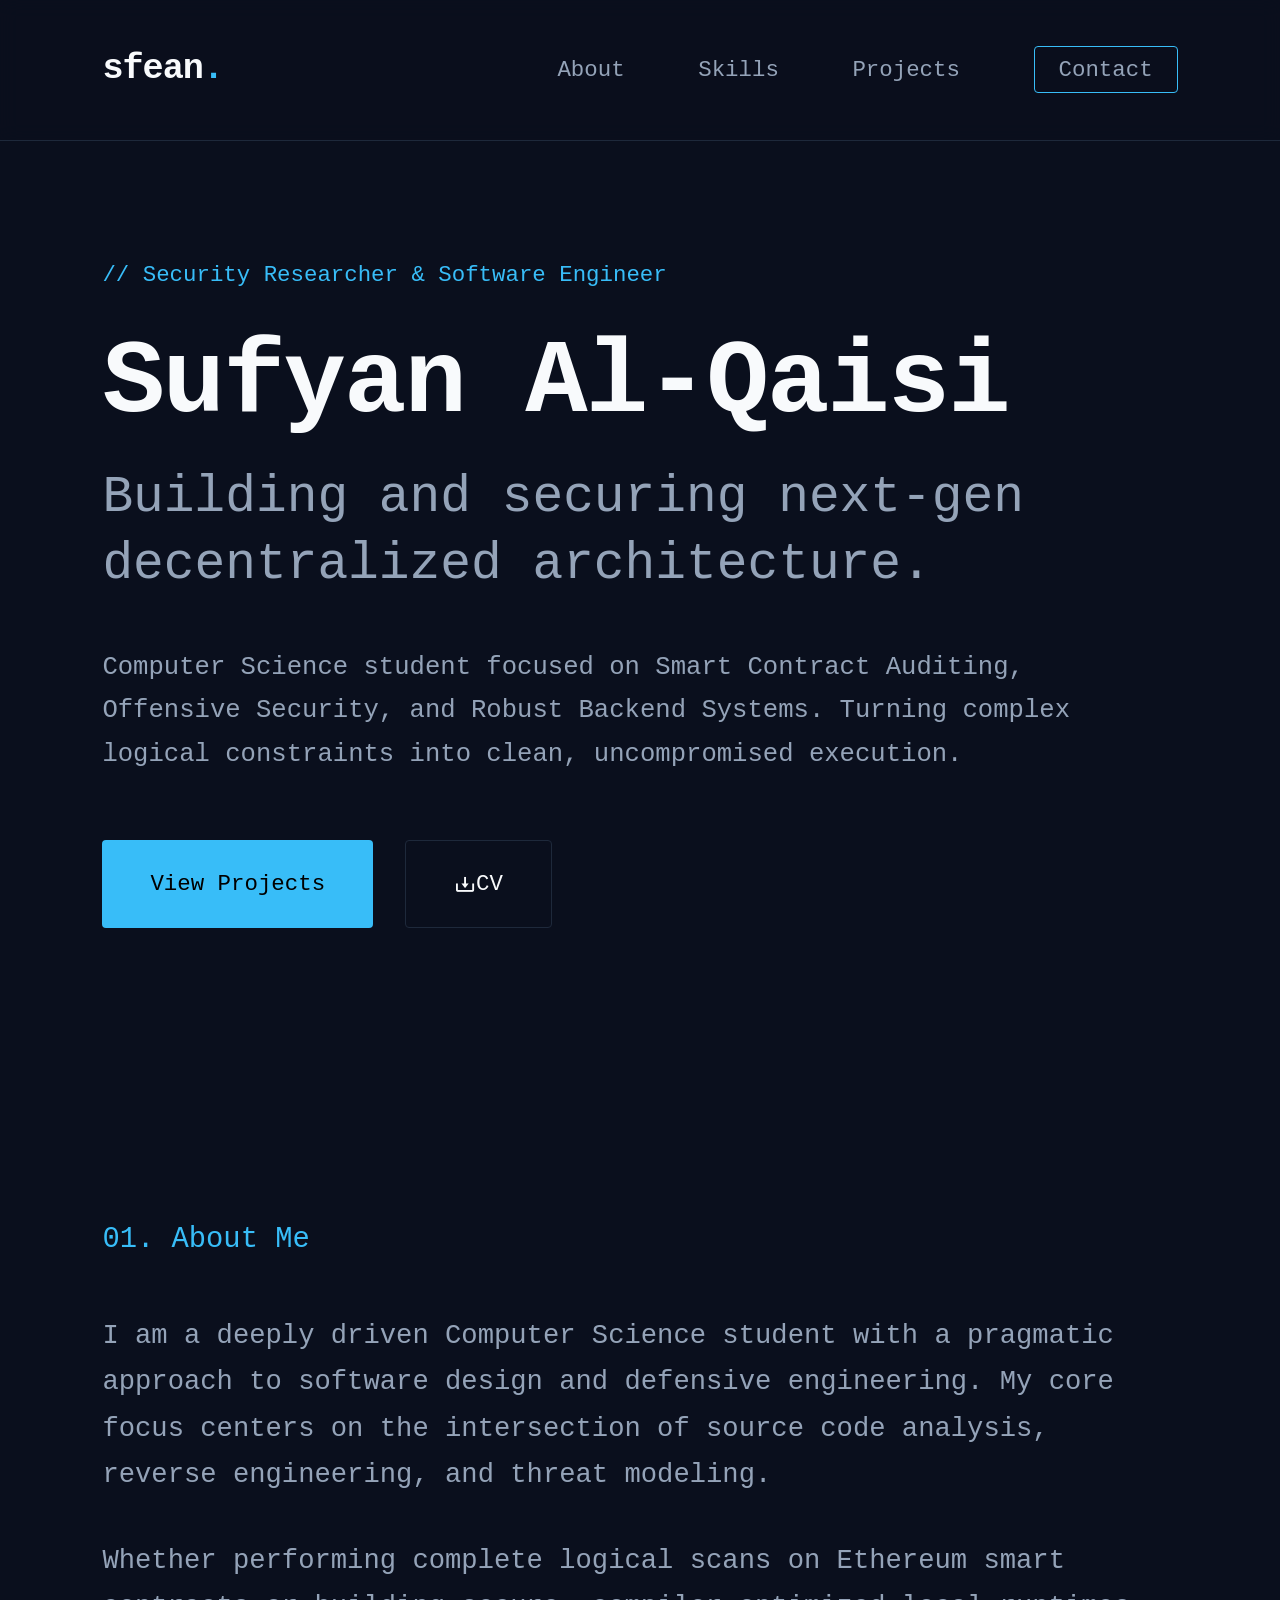
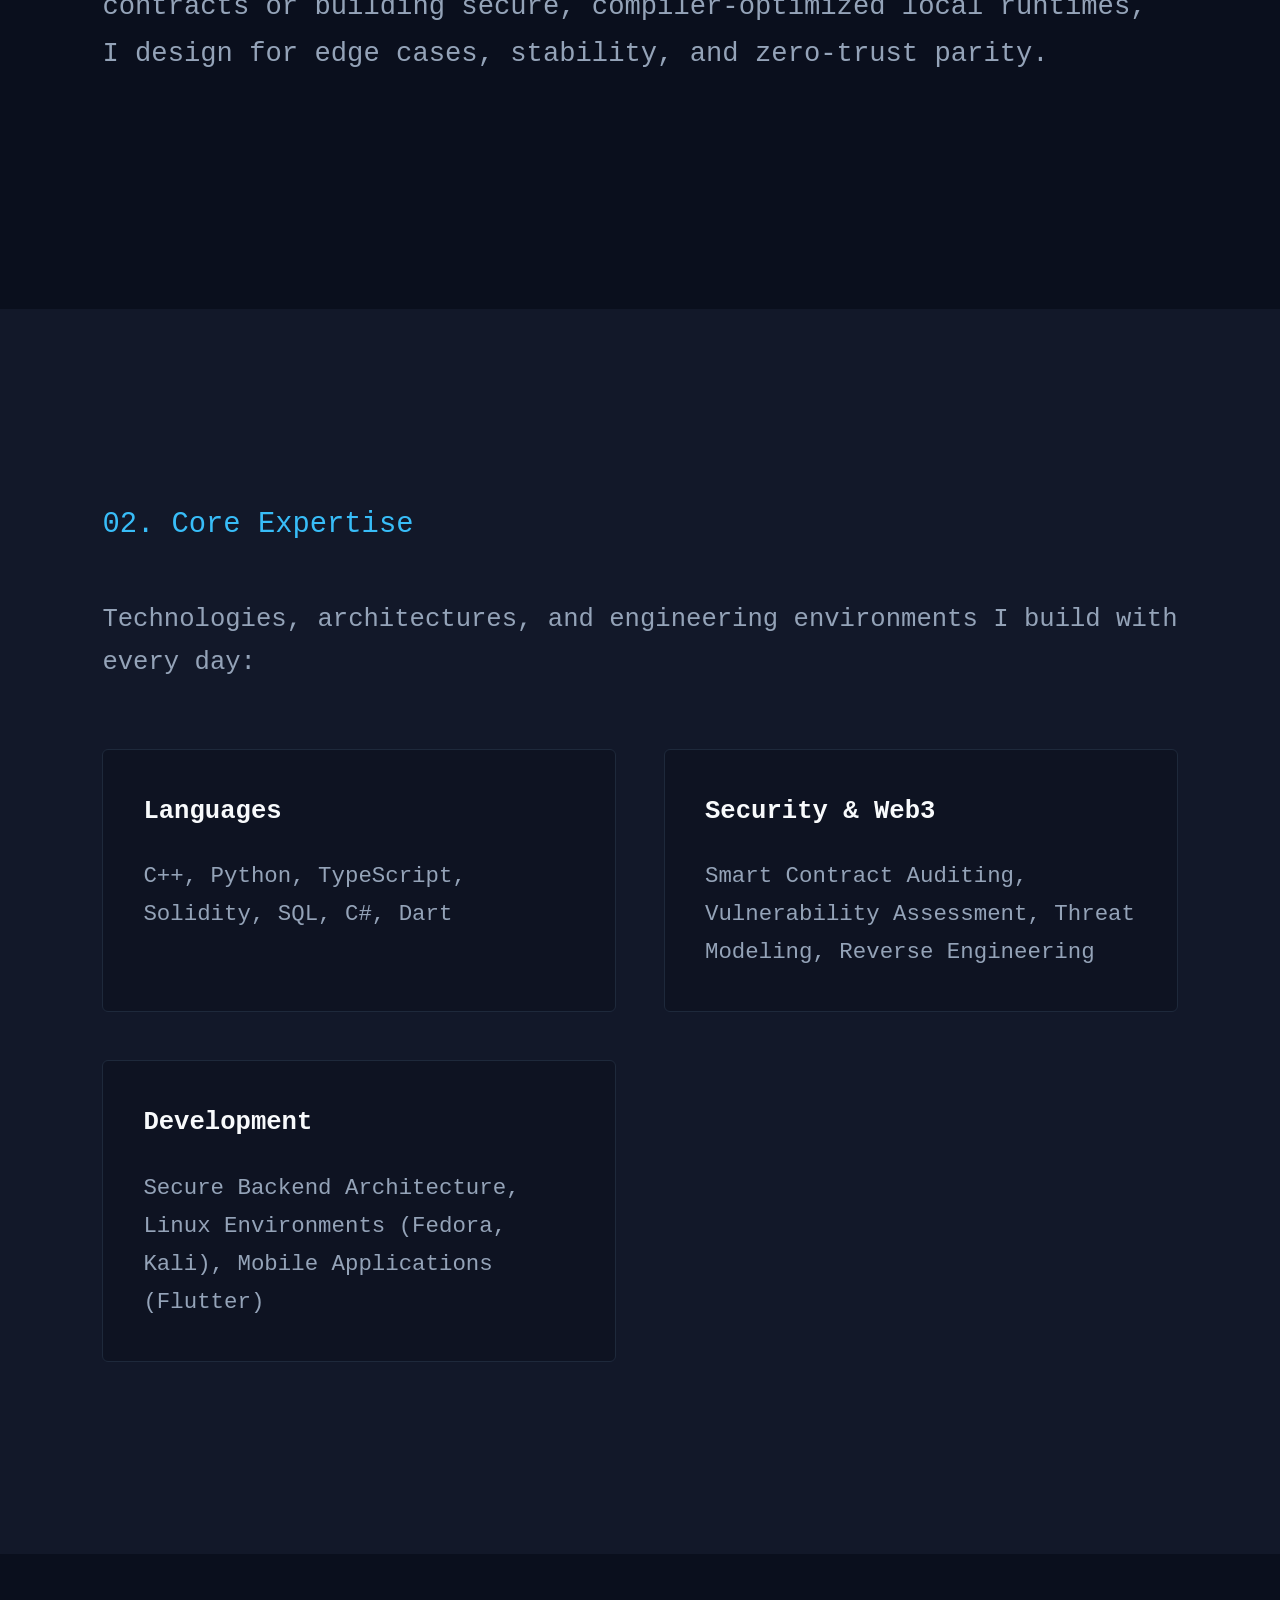
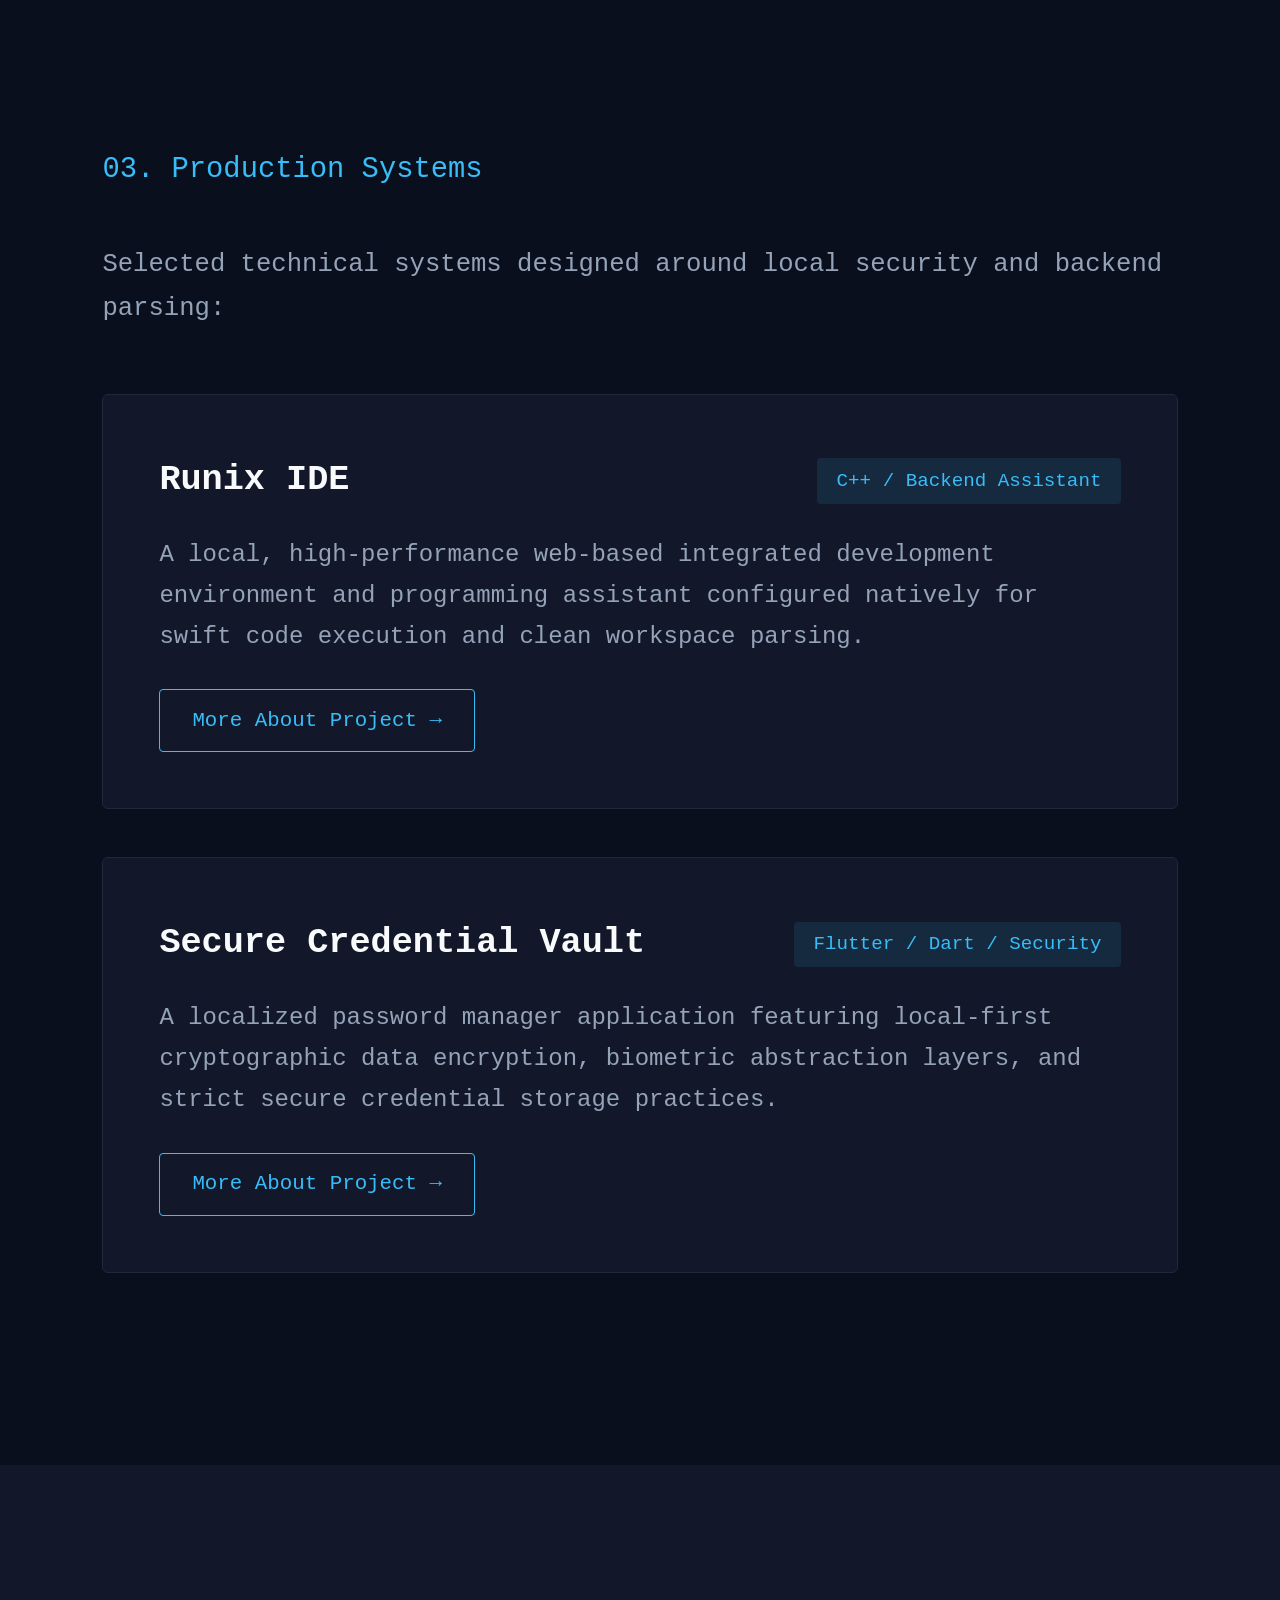
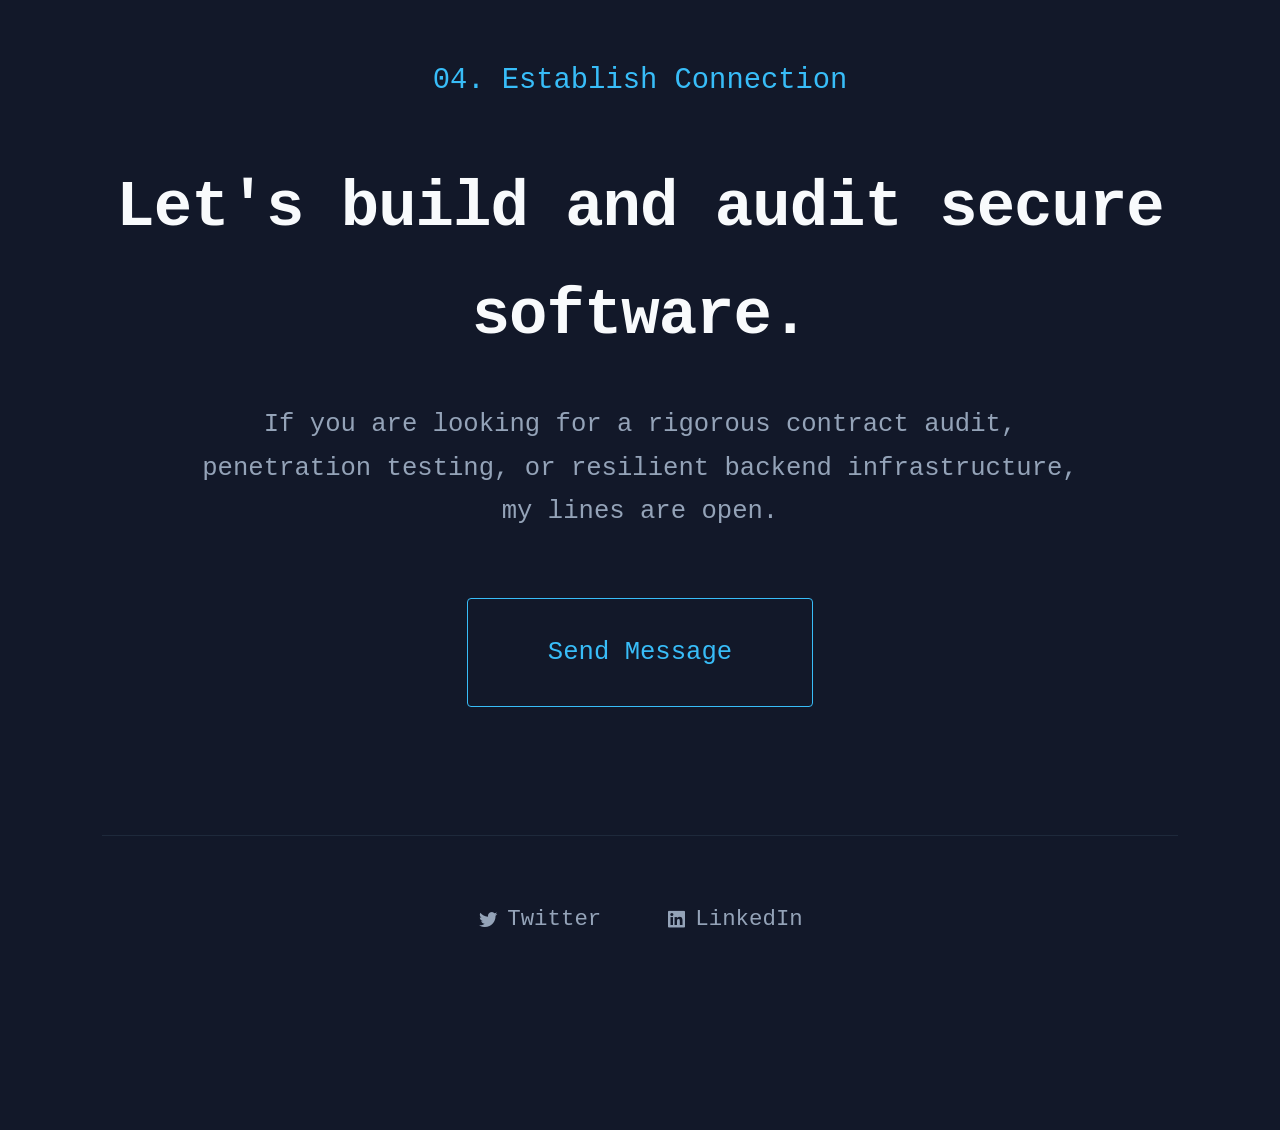
==== commit 0aeb6b7d: "Update title in index.html" ====
--- a/index.html
+++ b/index.html
@@ -3,7 +3,7 @@
 <head>
     <meta charset="UTF-8">
     <meta name="viewport" content="width=device-width, initial-scale=1.0">
-    <title>Sufyan Al-Qaisi | Security Researcher & Engineer</title>
+    <title>Sufyan Al-Qaisi</title>
     <link rel="stylesheet" href="style1.css">
     <link href="https://fonts.googleapis.com/css2?family=JetBrains+Mono:wght@300;400;500;700&display=swap" rel="stylesheet">
     <link href='https://unpkg.com/boxicons@2.1.4/css/boxicons.min.css' rel='stylesheet'>
--- a/style1.css
+++ b/style1.css
@@ -1,21 +1,17 @@
-/* ==========================================================================
-   Sufyan Al-Qaisi - Minimalist Engineering Portfolio Design
-   ========================================================================== */
-
 :root {
-    --bg-dark: #0a0f1d;        /* أسود غامق جداً مائل لزرقة الليل */
-    --card-dark: #121829;      /* رمادي داكن هادئ للكروت */
-    --accent-blue: #38bdf8;    /* أزرق سماوي تقني وراقي جداً */
-    --text-pure: #f8fafc;      /* أبيض ناصع مريح للعين */
-    --text-muted: #94a3b8;     /* رمادي هادئ للنصوص الطويلة */
-    --border-line: #1e293b;    /* حدود خفيفة جداً لمنع البهرجة */
+    --bg-dark: #0a0f1d;
+    --card-dark: #121829;
+    --accent-blue: #38bdf8;
+    --text-pure: #f8fafc;
+    --text-muted: #94a3b8;
+    --border-line: #1e293b;
 }
 
 * {
     margin: 0;
     padding: 0;
     box-sizing: border-box;
-    font-family: 'JetBrains+Mono', 'Poppins', monospace;
+    font-family: 'JetBrains Mono', monospace;
     scroll-behavior: smooth;
 }
 
@@ -26,7 +22,6 @@
     line-height: 1.7;
 }
 
-/* Header & Navigation */
 .header {
     position: fixed;
     top: 0;
@@ -73,13 +68,12 @@
     border-radius: 4px;
 }
 
-/* Hero Section */
+/* Hero Section - المحدث لمنع التداخل مع الهيدر */
 .hero-section {
     min-height: 90vh;
     display: flex;
     align-items: center;
-    padding: 0 8%;
-    margin-top: 8rem;
+    padding: 16rem 8% 6rem 8%; /* قمنا بزيادة الـ Padding العلوي من 12rem إلى 16rem ليتحرك السطر الأزرق لأسفل بحرية */
 }
 
 .hero-container {
@@ -116,13 +110,12 @@
     max-width: 65rem;
 }
 
-/* Buttons */
 .action-box {
     display: flex;
     gap: 2rem;
 }
 
-.primary-btn, .secondary-btn, .huge-btn {
+.primary-btn, .secondary-btn, .huge-btn, .project-btn {
     display: inline-flex;
     align-items: center;
     justify-content: center;
@@ -144,18 +137,24 @@
     transform: translateY(-2px);
 }
 
-.secondary-btn {
+.secondary-btn, .project-btn {
     border: 1px solid var(--border-line);
     color: var(--text-pure);
     padding: 1.5rem 3rem;
 }
 
-.secondary-btn:hover {
+.project-btn {
+    padding: 0.8rem 2rem;
+    font-size: 1.3rem;
+    border-color: var(--accent-blue);
+    color: var(--accent-blue);
+}
+
+.secondary-btn:hover, .project-btn:hover {
     background: var(--card-dark);
     border-color: var(--accent-blue);
 }
 
-/* Sections Global Layout */
 .main-section {
     padding: 12rem 8%;
     display: flex;
@@ -190,7 +189,6 @@
     margin-bottom: 2.5rem;
 }
 
-/* Skills Grid */
 .skills-showcase {
     display: grid;
     grid-template-columns: repeat(auto-fit, minmax(25rem, 1fr));
@@ -219,7 +217,6 @@
     color: var(--text-muted);
 }
 
-/* Projects Layout */
 .project-list {
     display: flex;
     flex-direction: column;
@@ -260,7 +257,10 @@
     color: var(--text-muted);
 }
 
-/* Contact & Footer Section */
+.project-action {
+    margin-top: 2rem;
+}
+
 .centralize {
     text-align: center;
 }
@@ -269,10 +269,11 @@
     text-align: center;
 }
 
-.centralize h2 {
+.contact-main-heading {
     font-size: 4rem;
     letter-spacing: -1px;
     margin-bottom: 2rem;
+    color: var(--text-pure);
 }
 
 .contact-pitch {
@@ -287,6 +288,7 @@
     color: var(--accent-blue);
     padding: 2rem 5rem;
     font-size: 1.6rem;
+    background: transparent;
 }
 
 .huge-btn:hover {
@@ -317,11 +319,10 @@
     color: var(--accent-blue);
 }
 
-/* Responsive Scaling */
 @media (max-width: 768px) {
     .hero-container h1 { font-size: 4.5rem; }
     .hero-container h2 { font-size: 2.4rem; }
     .header { padding: 2rem 5%; }
-    .navbar { display: none; } /* يفضل عمل قائمة متجاوبة لاحقاً */
+    .navbar { display: none; }
     .main-section { padding: 8rem 5%; }
 }
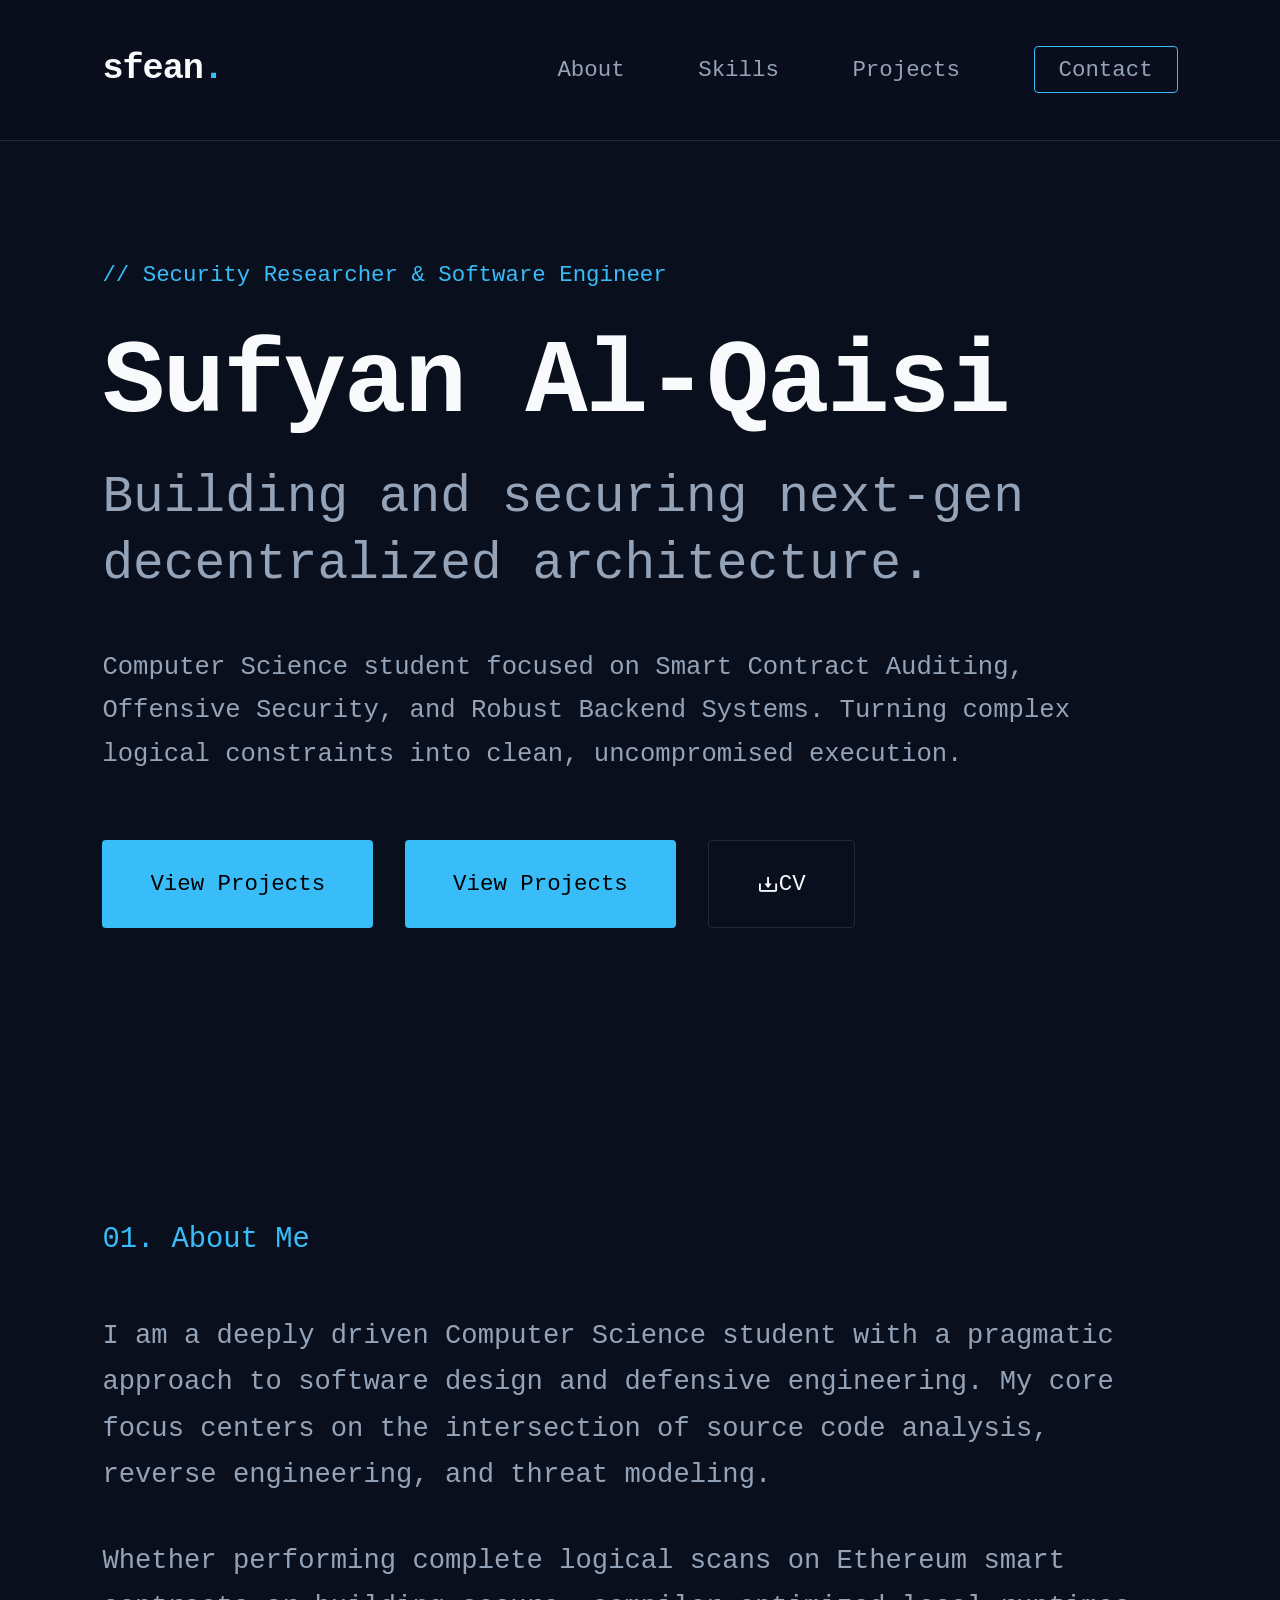
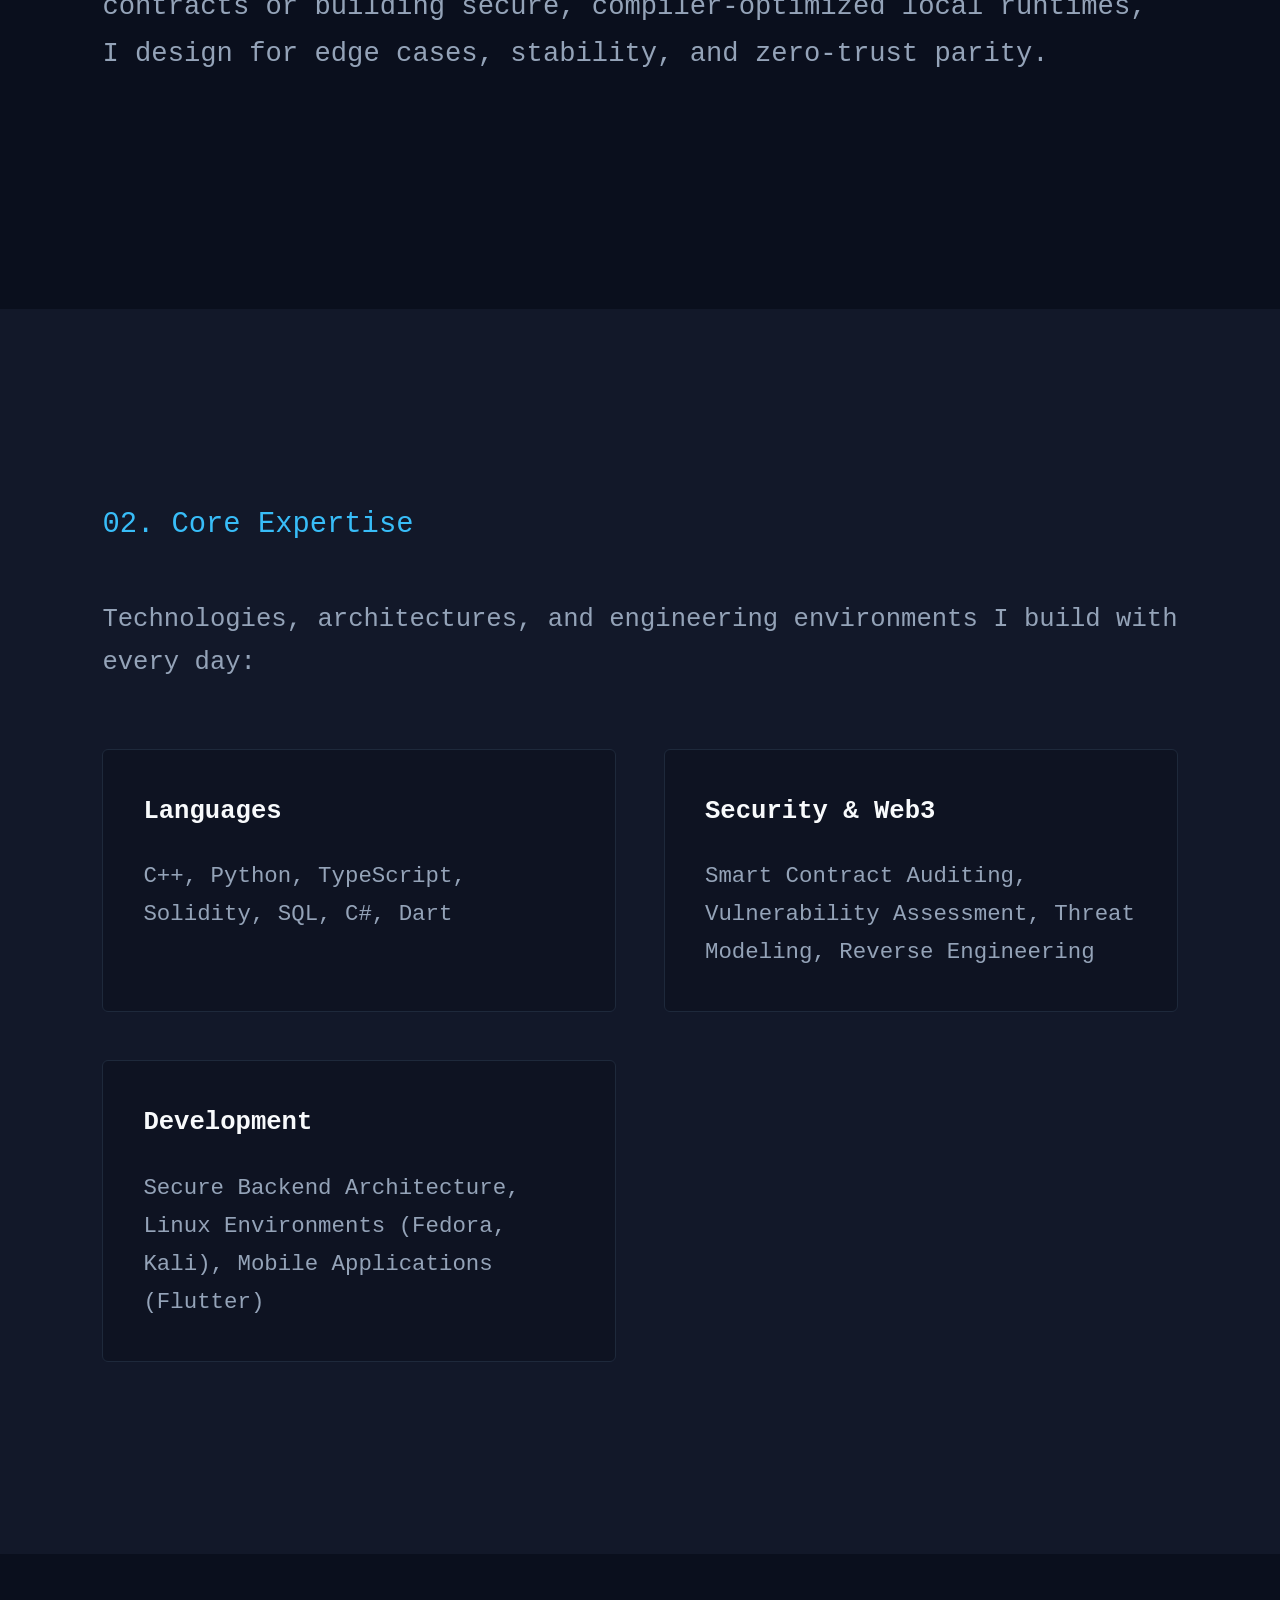
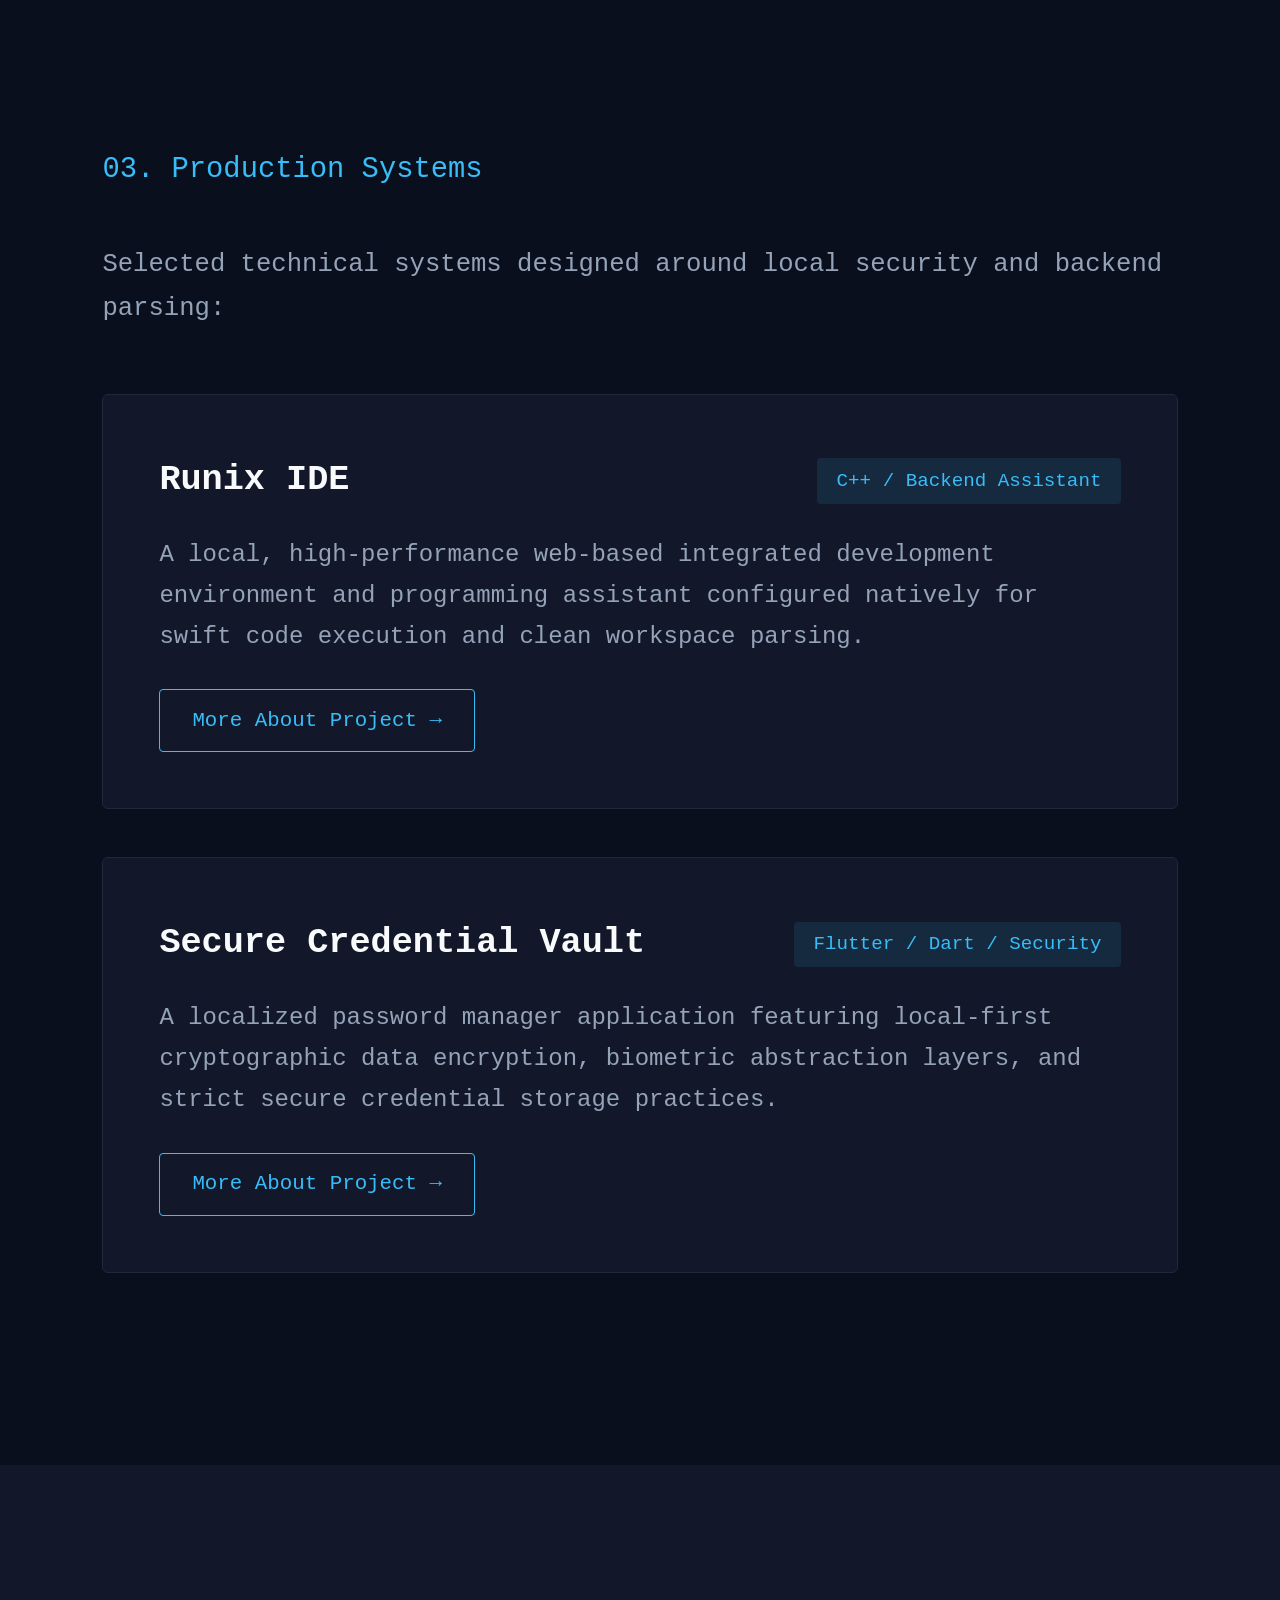
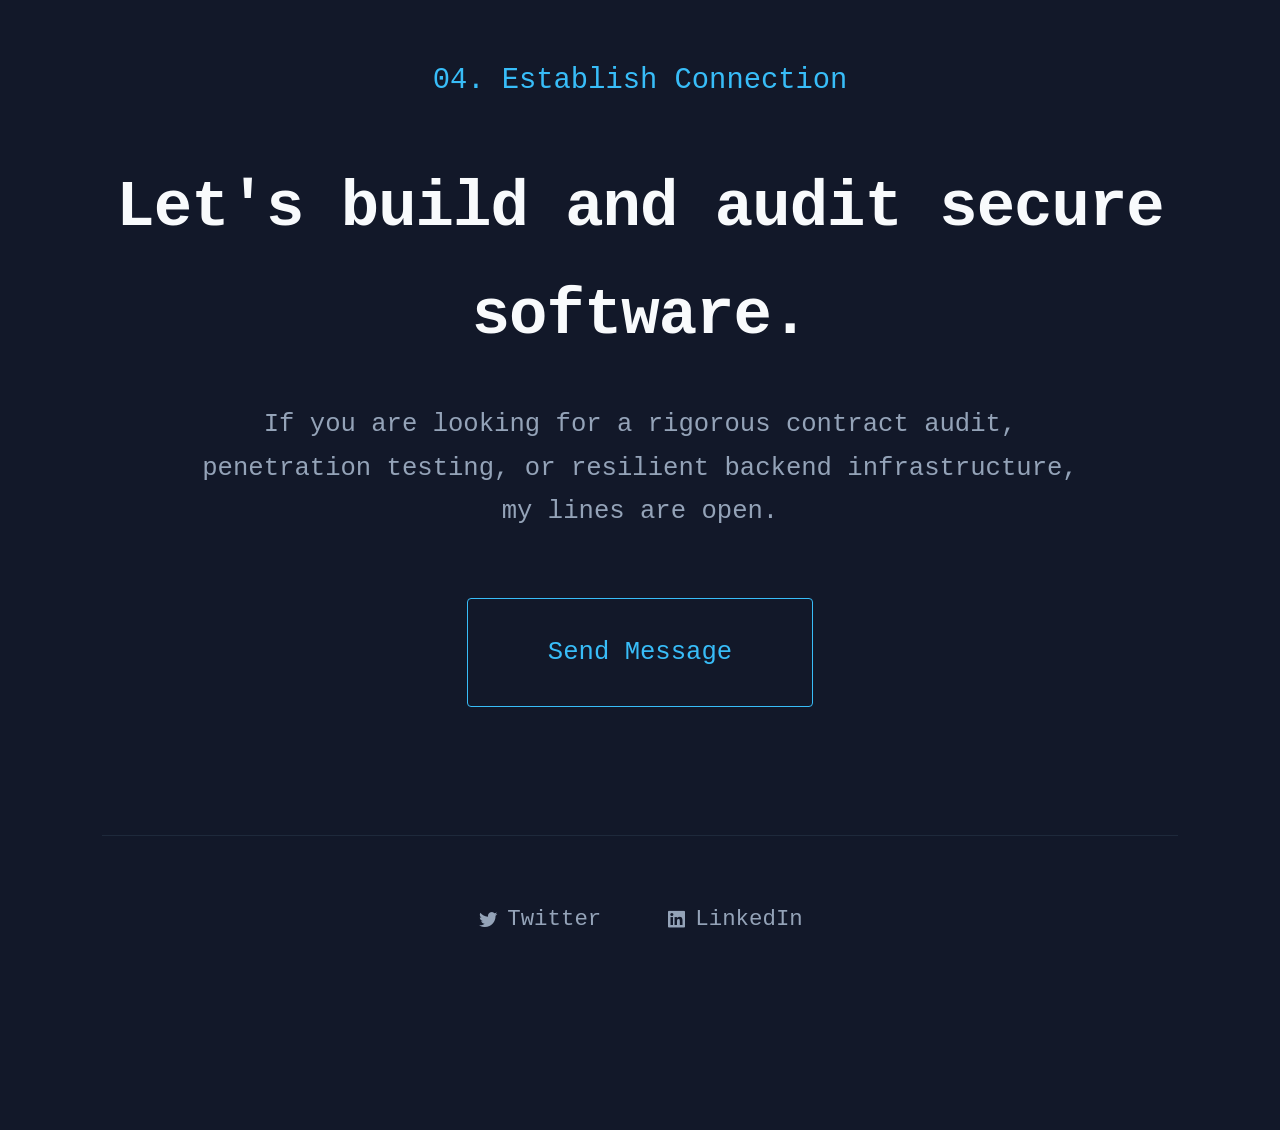
==== commit 7293212c: "Improve structure of action box in index.html Refactor action box for better structure and readabili" ====
--- a/index.html
+++ b/index.html
@@ -29,9 +29,13 @@
             
             <div class="action-box">
                 <a href="#projects" class="primary-btn">View Projects</a>
-                <a href="Sufyan_AlQaisi_CV.pdf" download class="secondary-btn"><i class='bx bx-download'></i> CV</a>
+                <div class="action-box">
+    <a href="#projects" class="primary-btn">View Projects</a>
+    <a href="Sufyan_AlQaisi_CV.pdf" target="_blank" class="secondary-btn">
+        <i class='bx bx-download'></i> CV
+    </a>
+</div>
             </div>
-        </div>
     </section>
 
     <section class="main-section" id="about">
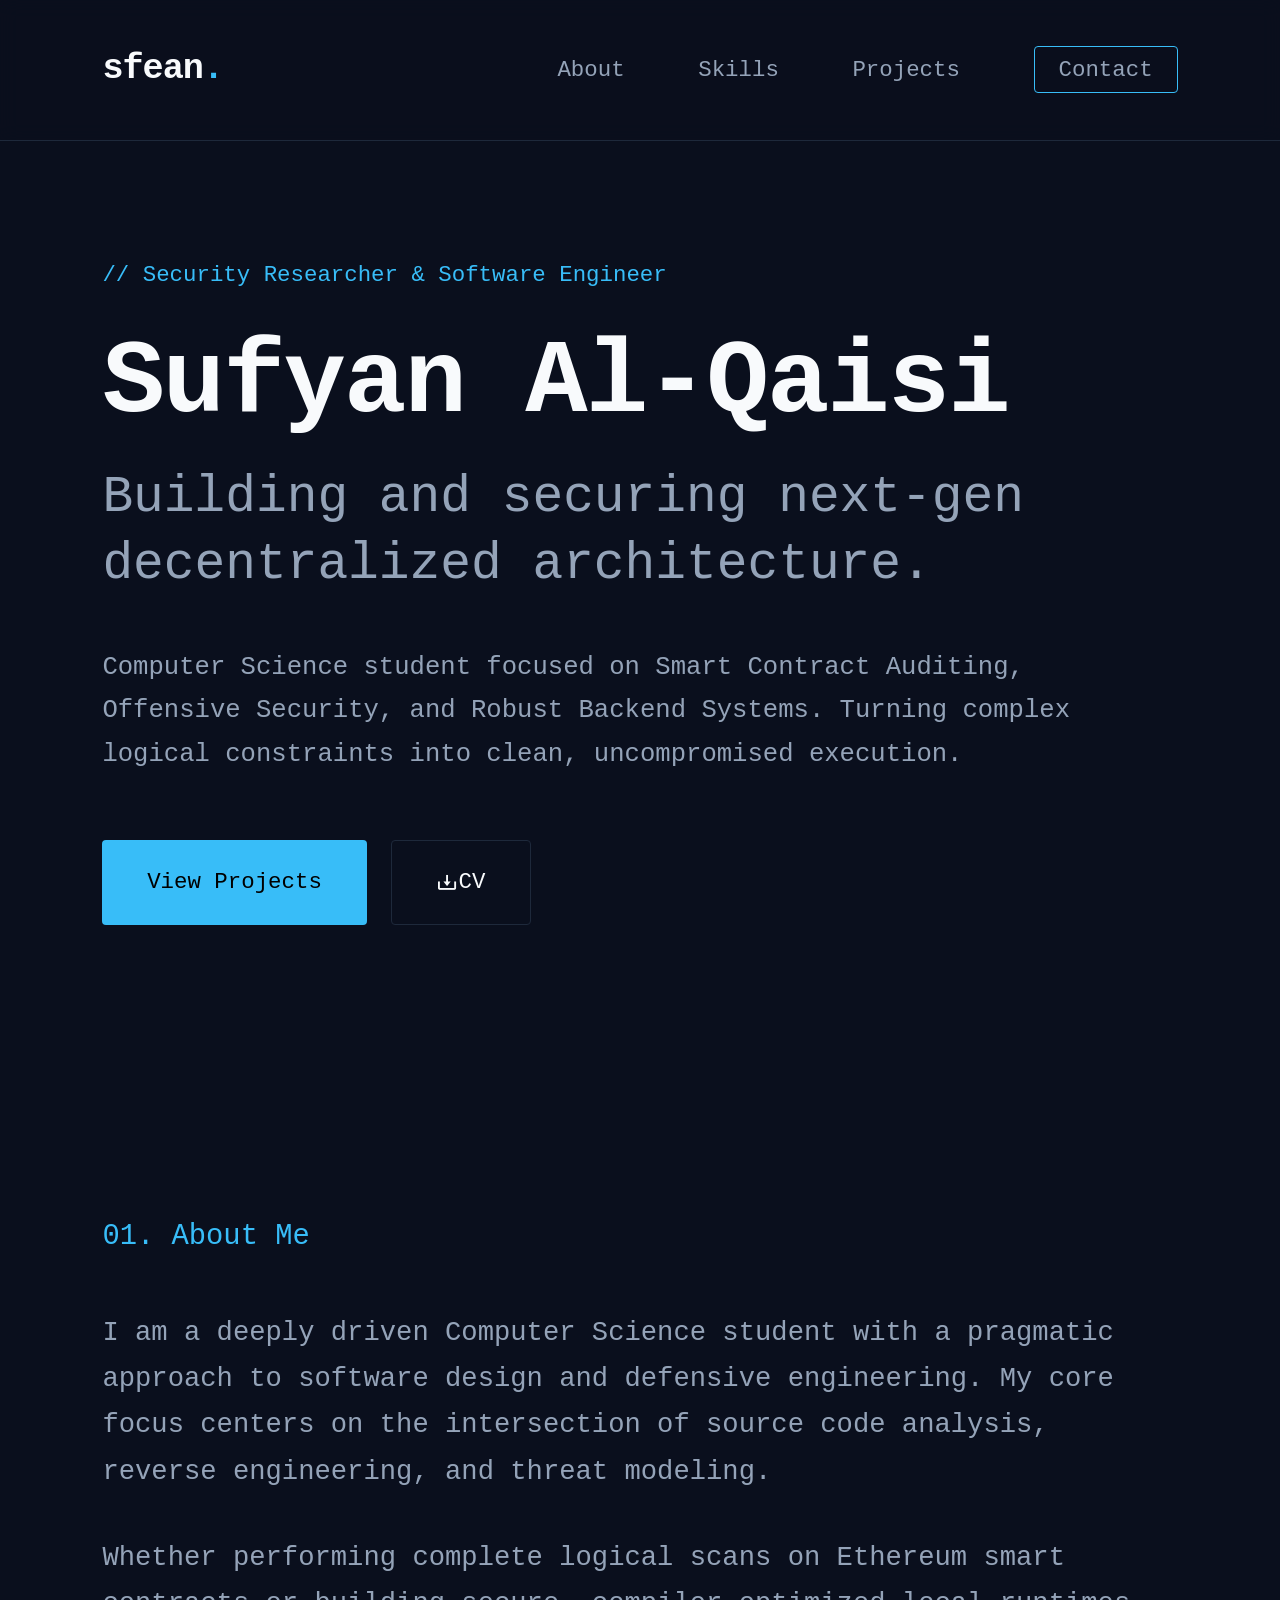
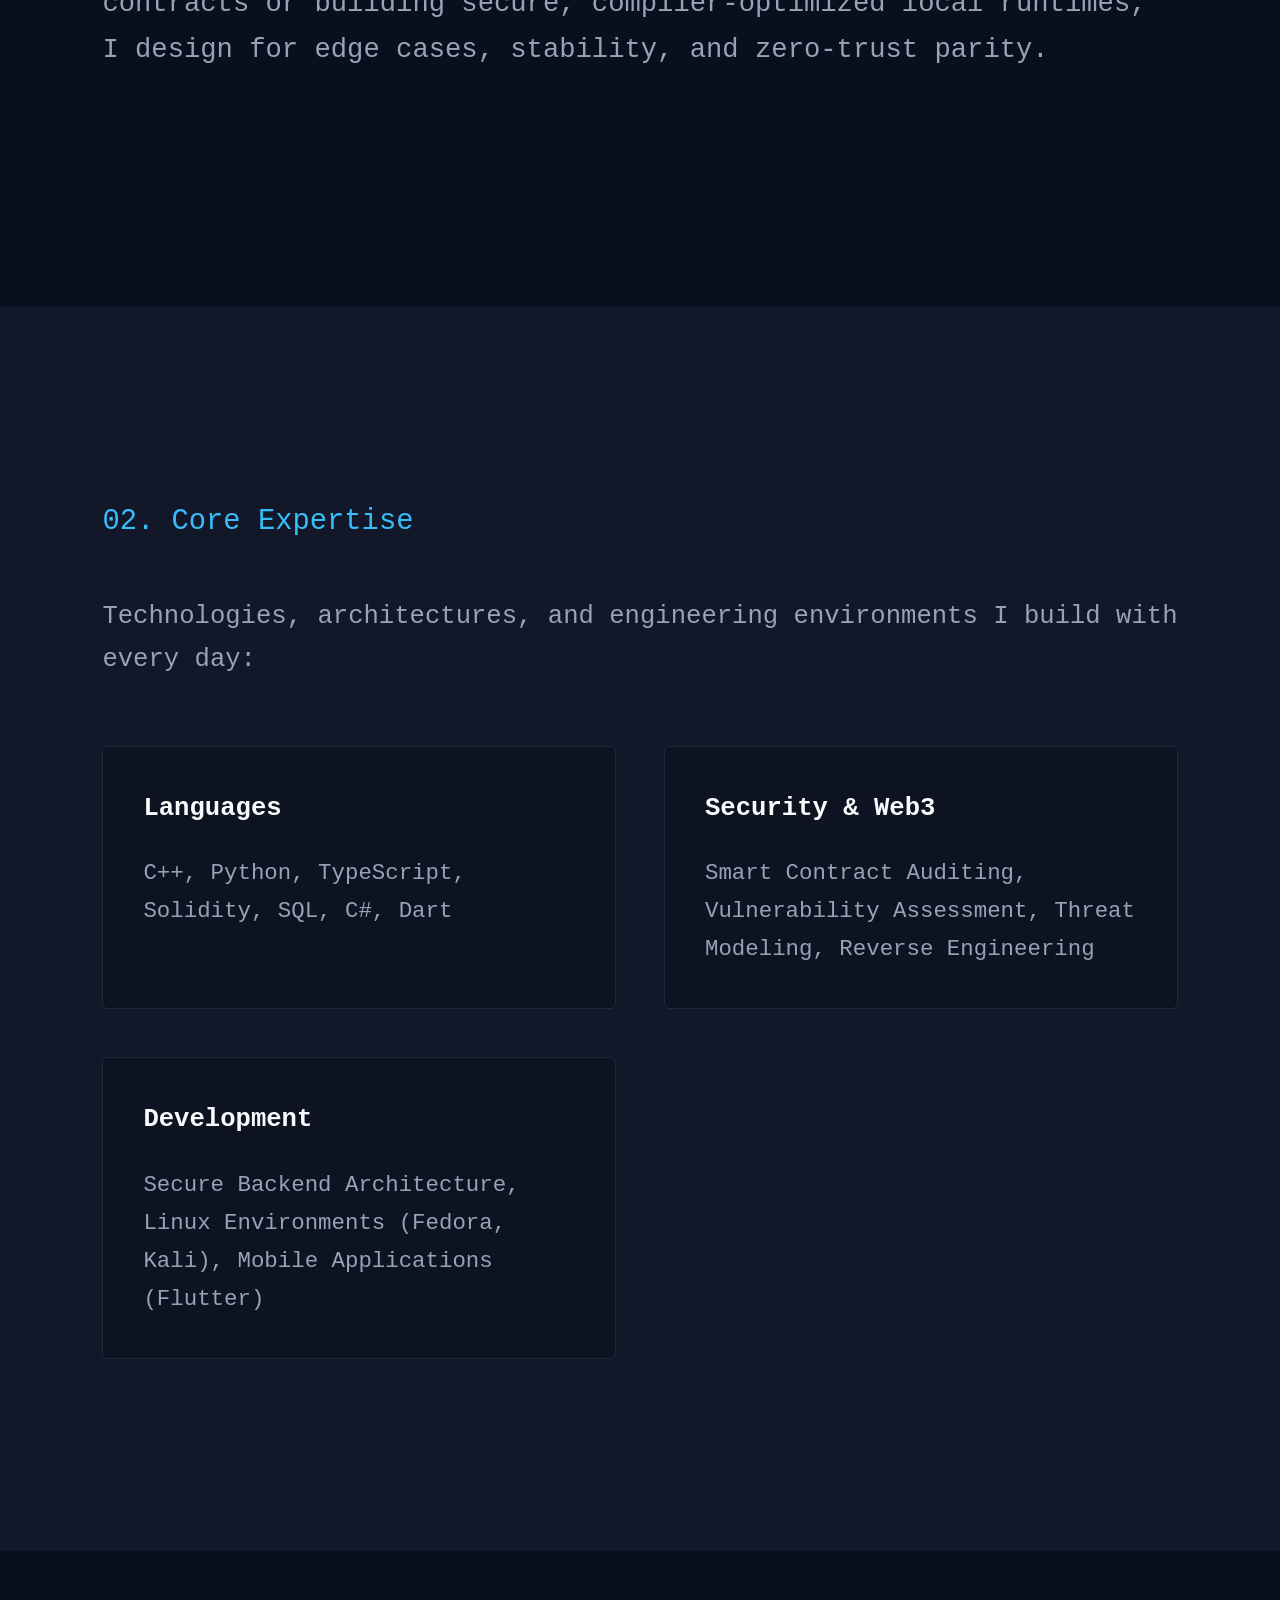
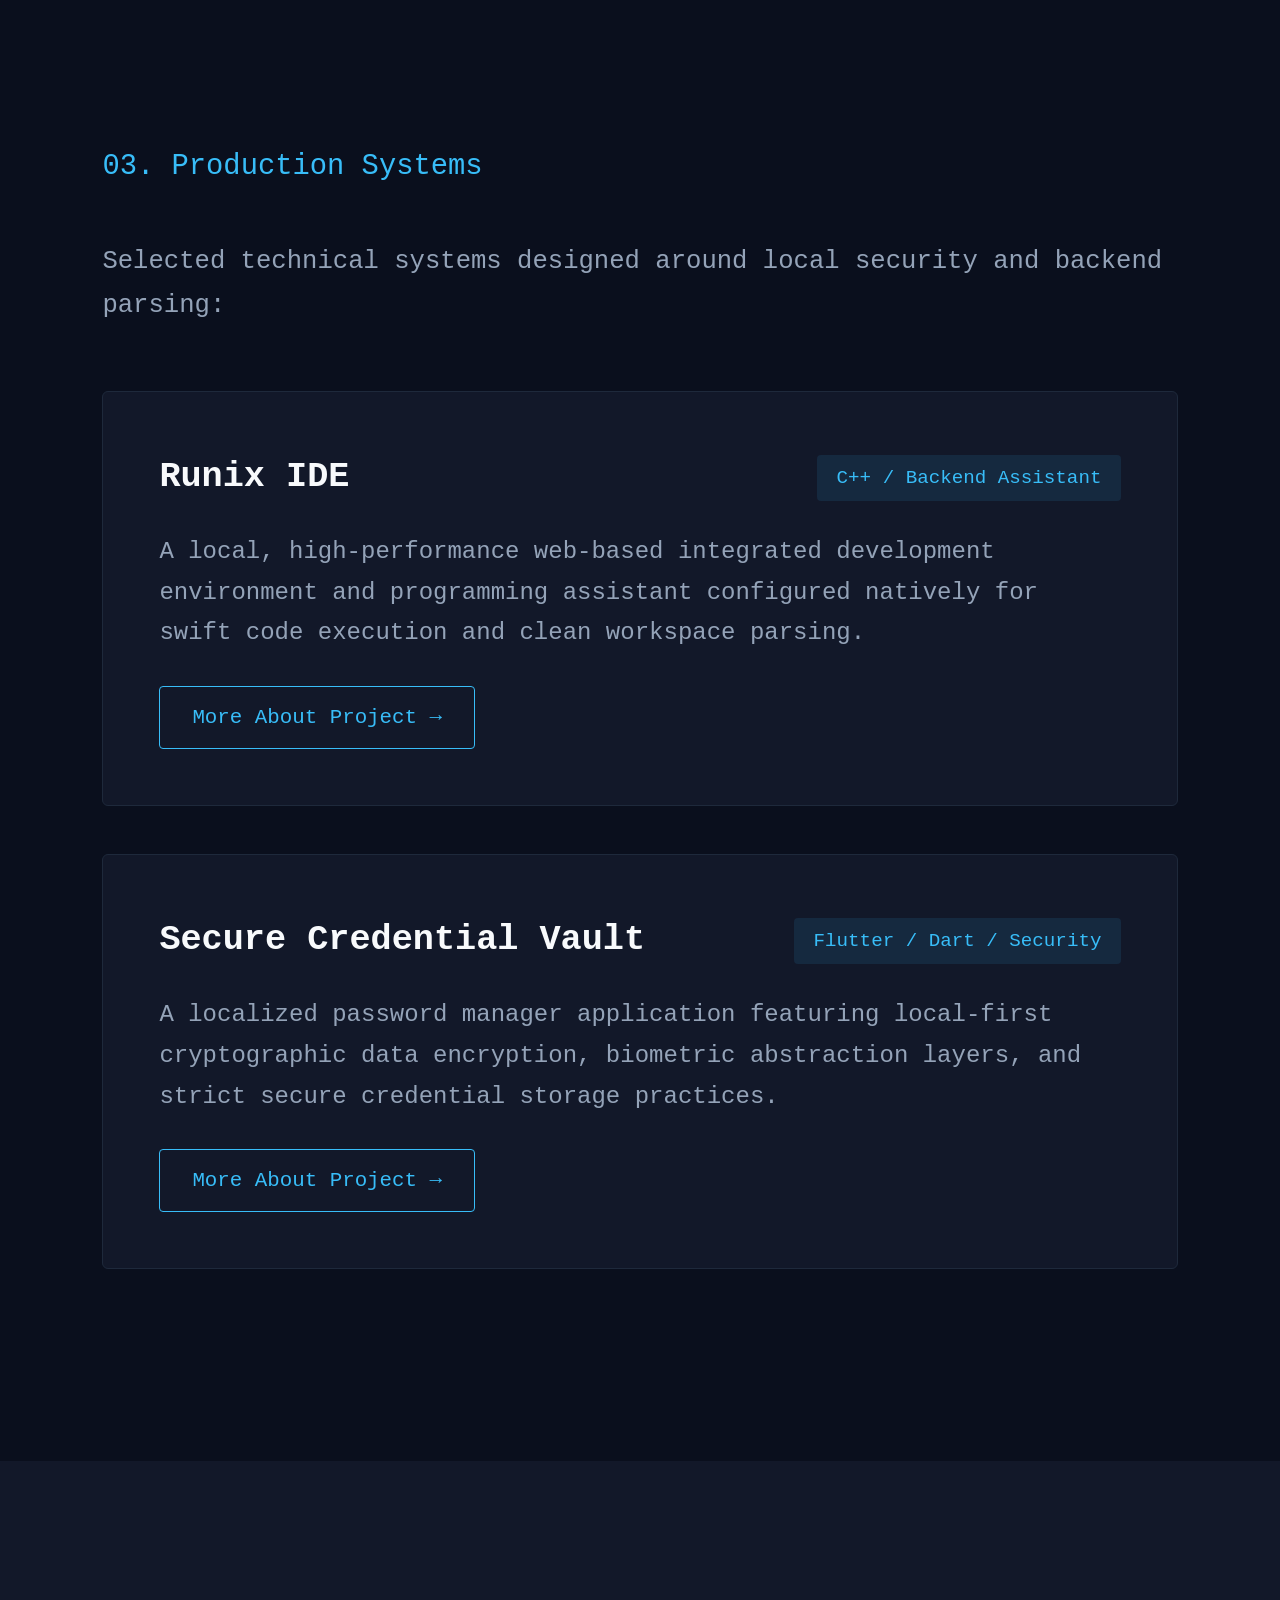
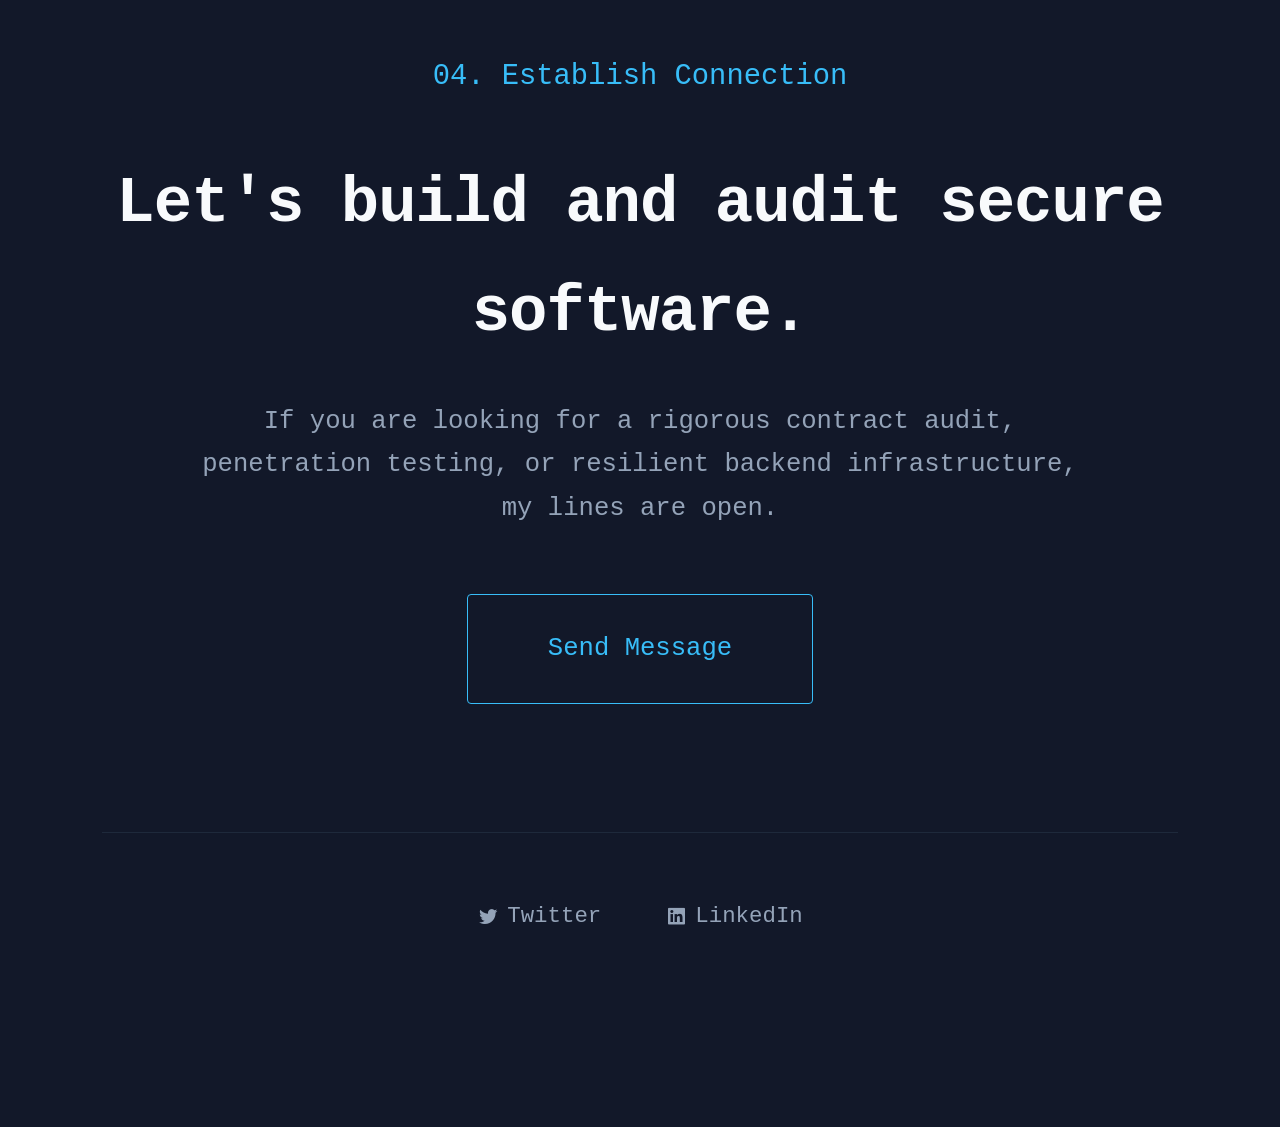
==== commit b73c5e8e: "Refactor action box in index.html Removed unnecessary line breaks and adjusted the action box struct" ====
--- a/index.html
+++ b/index.html
@@ -26,9 +26,7 @@
             <h1>Sufyan Al-Qaisi</h1>
             <h2>Building and securing next-gen decentralized architecture.</h2>
             <p class="hero-bio">Computer Science student focused on Smart Contract Auditing, Offensive Security, and Robust Backend Systems. Turning complex logical constraints into clean, uncompromised execution.</p>
-            
-            <div class="action-box">
-                <a href="#projects" class="primary-btn">View Projects</a>
+       
                 <div class="action-box">
     <a href="#projects" class="primary-btn">View Projects</a>
     <a href="Sufyan_AlQaisi_CV.pdf" target="_blank" class="secondary-btn">
--- a/style1.css
+++ b/style1.css
@@ -326,3 +326,51 @@
     .navbar { display: none; }
     .main-section { padding: 8rem 5%; }
 }
+
+.action-box {
+    display: flex;
+    gap: 1.5rem;
+    flex-wrap: wrap;
+}
+
+.primary-btn, .secondary-btn {
+    display: inline-flex;
+    align-items: center;
+    justify-content: center;
+    text-decoration: none;
+    font-size: 1.4rem;
+    font-weight: 500;
+    border-radius: 4px;
+    transition: all 0.3s ease;
+    white-space: nowrap;
+}
+
+.primary-btn {
+    background: var(--accent-blue);
+    color: #000;
+    padding: 1.4rem 2.8rem;
+}
+
+.secondary-btn {
+    border: 1px solid var(--border-line);
+    color: var(--text-pure);
+    padding: 1.4rem 2.8rem;
+    background: transparent;
+}
+
+.secondary-btn:hover {
+    background: var(--card-dark);
+    border-color: var(--accent-blue);
+}
+
+/* التكيف مع الهواتف الصغيرة */
+@media (max-width: 480px) {
+    .action-box {
+        flex-direction: column;
+        width: 100%;
+    }
+    .primary-btn, .secondary-btn {
+        width: 100%;
+        text-align: center;
+    }
+}
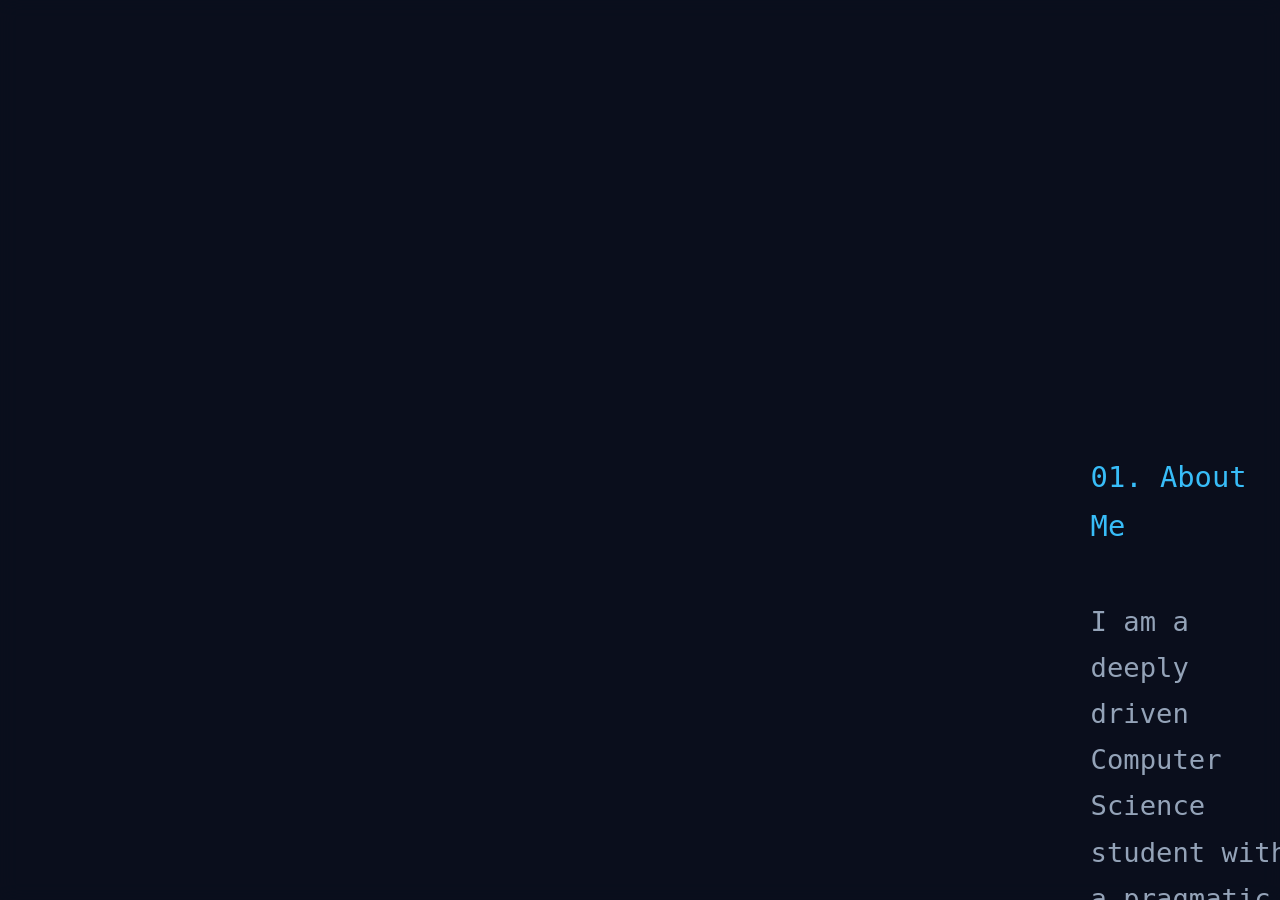
==== commit 62576494: "Fix closing tag for nav element in index.html" ====
--- a/index.html
+++ b/index.html
@@ -17,7 +17,7 @@
             <a href="#skills">Skills</a>
             <a href="#projects">Projects</a>
             <a href="#contact" class="nav-btn">Contact</a>
-        </nav>
+        </nav
     </header>
          
     <section class="hero-section" id="home">
